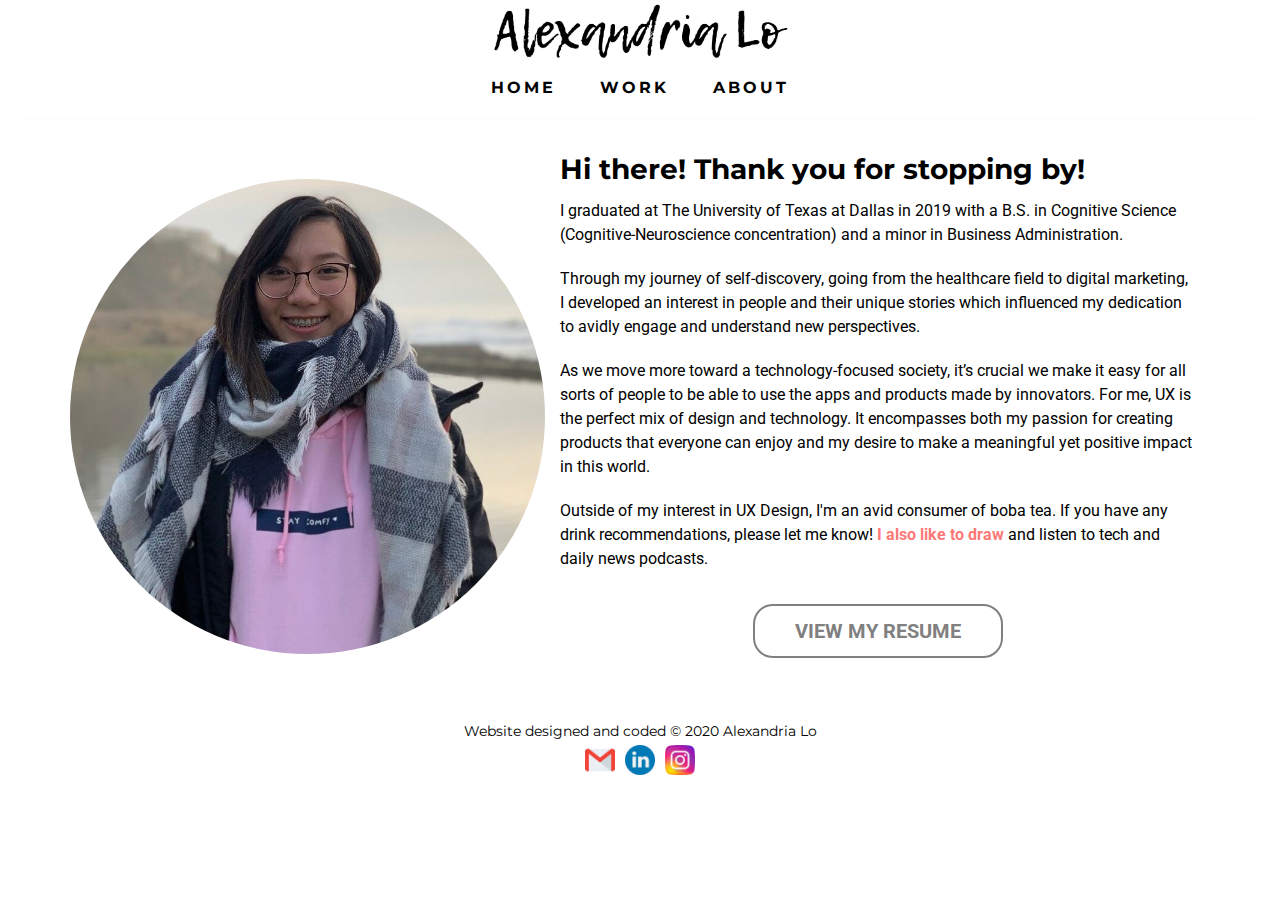
==== about.html @ 12445792 "reduced image sizes" ====
<!doctype html>

<html lang="en">

<head>
    <meta charset="utf-8">
    <meta name="viewport" content="width=device-width, initial-scale=1, minimum-scale=1">

    <title>About Me | Alexandria Lo</title>
    <meta name="description" content="Learn more about me and my journey to becoming a UX Designer.">

    <!--    <link rel="canonical" href="https://alexandrialo.com/about" />-->
    <!-- Jquery for Bootstrap -->
    <script async src="https://ajax.googleapis.com/ajax/libs/jquery/3.3.1/jquery.min.js"></script>

    <link rel="icon" href="images/favicon.ico">

    <link href="https://fonts.googleapis.com/css?family=Roboto|Montserrat:300,400" rel="stylesheet">

    <!-- Global site tag (gtag.js) - Google Analytics -->
    <script src="https://www.googletagmanager.com/gtag/js?id=UA-148686804-1"></script>
    <script>
        window.dataLayer = window.dataLayer || [];

        function gtag() {
            dataLayer.push(arguments);
        }
        gtag('js', new Date());

        gtag('config', 'UA-148686804-1');

    </script>

    <meta http-equiv="X-UA-Compatible" content="IE=edge">
    <!-- BootstrapCDN -->
    <link rel="stylesheet" href="https://stackpath.bootstrapcdn.com/bootstrap/4.4.1/css/bootstrap.min.css" integrity="sha384-Vkoo8x4CGsO3+Hhxv8T/Q5PaXtkKtu6ug5TOeNV6gBiFeWPGFN9MuhOf23Q9Ifjh" crossorigin="anonymous">
    <script async src="https://stackpath.bootstrapcdn.com/bootstrap/4.4.1/js/bootstrap.min.js" integrity="sha384-wfSDF2E50Y2D1uUdj0O3uMBJnjuUD4Ih7YwaYd1iqfktj0Uod8GCExl3Og8ifwB6" crossorigin="anonymous"></script>
    <!-- hamburger menu -->
    <link rel="stylesheet" href="https://cdnjs.cloudflare.com/ajax/libs/font-awesome/4.7.0/css/font-awesome.min.css">
    <link rel="stylesheet" href="stylesheet.css">
</head>

<body>
    <header>
        <a href="index.html" id="home"><img class="logo center" src="images/name.jpg"></a>
    </header>
    <nav class="mynav" id="nav">
        <ul>
            <li id="o"><a href="index.html">Home</a></li>
            <li id="o"><a href="index.html#work">Work</a></li>
            <li id="o"><a href="about.html">About</a></li>
        </ul>
        <!-- hamburger-kun -->
        <a href="javascript:void(0);" class="icon" onclick="myFunction()"><img src="images/arrow.jpg"></a>
    </nav>
    <div class="about container">
        <div class="home-text row">
            <div class="about-img-div col-md-5">
                <img class="about-img" src="images/alexandria-san-francisco.jpeg">
            </div>
            <div class="col-md-7">
                <h3>Hi there! Thank you for stopping by!</h3>
                <p>I graduated at The University of Texas at Dallas in 2019 with a B.S. in Cognitive Science (Cognitive-Neuroscience concentration) and a minor in Business Administration.</p>
                <p>Through my journey of self-discovery, going from the healthcare field to digital marketing, I developed an interest in people and their unique stories which influenced my dedication to avidly engage and understand new perspectives.</p>
                <p>As we move more toward a technology-focused society, it’s crucial we make it easy for all sorts of people to be able to use the apps and products made by innovators. For me, UX is the perfect mix of design and technology. It encompasses both my passion for creating products that everyone can enjoy and my desire to make a meaningful yet positive impact in this world.</p>
                <p>Outside of my interest in UX Design, I'm an avid consumer of boba tea. If you have any drink recommendations, please let me know! <a href="artwork.html">I also like to draw</a> and listen to tech and daily news podcasts.</p>
                <a class="button center" href="images/alo-resume-s20.pdf" role="button">VIEW MY RESUME</a>
            </div>
        </div>
    </div>


    <!-- animate on scroll -->
    <script src="https://unpkg.com/aos@2.3.1/dist/aos.js"></script>
    <script>
        AOS.init({
            disable: function() {
                var maxWidth = 600;
                return window.innerWidth < maxWidth;
            }
        });

    </script>

    <!-- find horizontal scroll -->
    <script>
        var docWidth = document.documentElement.offsetWidth;

        [].forEach.call(
            document.querySelectorAll('*'),
            function(el) {
                if (el.offsetWidth > docWidth) {
                    console.log(el);
                }
            }
        );

    </script>

    <!-- responsive nav -->
    <script>
        function myFunction() {
            var x = document.getElementById("nav");
            if (x.className === "mynav") {
                x.className += " responsive";
            } else {
                x.className = "mynav";
            }
        }

    </script>

    <footer class="footer">
        <div class="footer-text">
            <center>Website designed and coded &copy 2020 Alexandria Lo</center>
            <p><a href="mailto:thanksalox@gmail.com"><img class="socialmedia" src="images/gmail.jpg"></a>
                <a href="https://www.linkedin.com/in/alexandrialo/" target="_blank" rel="noopener noreferrer"><img class="socialmedia" src="images/linkedin.jpg"></a>
                <a href="https://www.instagram.com/aaaliku" target="_blank" rel="noopener noreferrer"><img class="socialmedia" src="images/instagram.jpg"></a></p>
        </div>
    </footer>
</body>

</html>
---- stylesheet.css ----
@-ms-viewport {
    width: device-width;
}

body {
    -ms-overflow-style: scrollbar;
}

*,
*:before,
*:after {
    box-sizing: inherit;
}

body,
html {
    margin: 0px;
    padding: 0px;
    box-sizing: border-box;
}

html {
    height: 100%;
}

html,
body,
div,
span,
applet,
object,
iframe,
h1,
h2,
h3,
h4,
h5,
h6,
p,
blockquote,
pre,
a,
em,
img,
strong,
sub,
sup,
tt,
var,
b,
u,
i,
center,
dl,
dt,
dd,
ol,
ul,
li,
table,
html,
body,
div,
span,
applet,
object,
iframe,
h1,
h2,
h3,
h4,
h5,
h6,
p,
blockquote,
pre,
a,
abbr,
acronym,
address,
big,
cite,
code,
del,
dfn,
em,
img,
ins,
kbd,
q,
s,
samp,
small,
strike,
strong,
sub,
sup,
tt,
var,
b,
u,
i,
center,
dl,
dt,
dd,
ol,
ul,
li,
fieldset,
form,
label,
legend,
table,
caption,
tbody,
tfoot,
thead,
tr,
th,
td,
icle,
aside,
canvas,
details,
embed,
figure,
figcaption,
footer,
header,
hgroup,
menu,
nav,
output,
ruby,
section,
summary,
time,
mark,
audio,
video {
    margin: 0;
    padding: 0;
    border: 0;
    vertical-align: baseline;
}

article,
aside,
details,
figcaption,
figure,
footer,
header,
hgroup,
menu,
nav,
section {
    display: block;
}

/************************* basic html *************************/
h1 {
    font-family: "Montserrat", sans-serif;
    font-display: swap;
    font-size: 40px;
    margin: 0;
    text-align: center;
    margin: 1% 0 2% 0;
    font-weight: 600;
}

h2 {
    font-family: "Montserrat", sans-serif;
    font-display: swap;
    text-transform: uppercase;
    font-size: 33px;
    text-align: center;
    margin: 2% 0 1% 0;
    font-weight: bold;
}

h3 {
    font-family: "Montserrat", sans-serif;
    font-display: swap;
    font-size: 28px;
    text-align: center;
    margin: 1% 0 2% 0;
    font-weight: bold;
}

h4 {
    font-family: "Montserrat", sans-serif;
    font-display: swap;
    font-size: 23px;
    margin: 2% 0 1% 0;
    font-weight: bold;
}

h5 {
    font-family: "Montserrat", sans-serif;
    font-display: swap;
    color: #fc7978;
    font-weight: bold;
    font-size: 19px;
    margin: 1% 0 2% 0;
}

p {
    font-family: "Roboto", sans-serif;
    font-display: swap;
    font-size: 16px;
    padding: 0 0 20px 0;
}

a {
    color: #fc7978;
    font-weight: bold;
}

a:active {
    color: #fc7978;
    text-decoration: underline;
}

hr {
    margin: auto;
    width: 40%;
}

ul,
ol {
    font-family: "Roboto", sans-serif;
    font-display: swap;
    font-size: 16px;
}

/************************* navigation bar *************************/
header {
    height: 10%;
    background-color: white;
    width: 100%;
    position: relative;
    display: flex;
    top: 0px;
    z-index: 1;
    align-items: center;
    justify-content: center;
}

.logo {
    width: 300px;
    height: auto;
}

/************************* desktop config *************************/
@media only screen and (min-width: 601px) {

    nav {
        height: 2%;
        background-color: white;
        width: 100%;
        padding: 0;
        text-align: center;
        margin: 0;
        display: flex;
        top: 0px;
        z-index: 1;
        align-items: center;
        justify-content: center;
        overflow: hidden;
        font-weight: bold;
    }

    nav li,
    nav a {
        display: inline;
        padding: 10px;
        text-decoration: none;
        font-family: "Montserrat", sans-serif;
        font-display: swap;
        color: black;
        text-transform: uppercase;
        letter-spacing: 3px;
        font-weight: bold;
    }

    nav a:hover {
        color: #fc7978;
    }

    html:not([data-scroll='0']) nav {
        position: sticky;
        top: 0px;
        left: 10px;
        right: 10px;
        border: none;
        border-radius: 0;
        margin: 0;
        padding: 15px;
        box-shadow: 0px 10px 20px -10px rgba(211, 218, 227, 0.1);
        outline: none;
    }

}

.mynav .icon {
    display: none;
    width: 20px;
    margin-top: 20px;
    margin-right: 10px;
    background-color: white;

}

/************************* mobile config *************************/
@media only screen and (max-width: 600px) {

    h1 {
        margin-bottom: 5%;
    }

    h2,
    h3,
    h4 {
        text-align: left;
        margin: 5% 0 5% 0;
    }

    .mynav {
        overflow: hidden;
        background-color: white;
        width: 100%;
    }

    .mynav ul {
        margin: 5px;
        padding: 0;
    }

    .mynav li,
    .mynav a {
        display: block;
        text-decoration: none;
        font-family: "Montserrat", sans-serif;
        color: black;
        text-transform: uppercase;
        font-weight: bold;
        margin: 20px;
        font-display: swap;
    }

    /* hide all links except for first (home) */
    .mynav a,
    .mynav li:not(:first-child) {
        display: none;
    }

    /* show links in topnav (.icon) */
    .mynav a.icon,
    .mynav li.icon {
        width: 40px;
        display: block;
        margin: 10px auto;
    }

    html:not([data-scroll='0']) .mynav {
        position: sticky;
        top: 0px;
        border: none;
        border-radius: 0;
        z-index: 1;
        left: 10px;
        right: 10px;
        box-shadow: 0px 10px 20px -10px rgba(211, 218, 227, 0.1);
        outline: none;
    }

    .case-content {
        width: 90vw !important;
    }

    .footer {
        margin-top: 10%;
    }

}

/************************* mobile responsive config *************************/
@media only screen and (max-width: 600px) {

    /* for topnav with JS when clicking the icon */
    .mynav.responsive {}

    .mynav.responsive a.icon,
    .mynav.responsive li.icon {
        position: relative;
        margin-left: auto;
        margin-right: auto;
        bottom: 0;
    }

    /* displays links vertically for mobile */
    .mynav.responsive ul {}

    .mynav.responsive li,
    .mynav.responsive a {
        float: none;
        display: block;
        text-align: center;
    }
}

/************************* home hero *************************/
.hero-image {
    background-color: white;
    /*background: url(images/cloudstars-bg.svg);*/
    /*height: 100vh;*/
    height: 60vh;
    background-size: cover;
    /*
    background-attachment: fixed;
    background-blend-mode: overlay;
    background-position: center;
    background-repeat: no-repeat;
    position: relative;
*/
    padding: 0;
    margin: 0;
    min-width: 100%;
    overflow: hidden;
}

.hero-text {
    align-content: center;
    width: 80%;
    margin: auto;
}

.hero-text h1 {
    color: black;
    text-align: left;
    margin: 8% 0 8px 0;
    padding-top: 5%;
    vertical-align: baseline;
    background: 0 0;
    display: block;
}

.hero-text h4 {
    text-align: left;
    margin: 0 0 8px 0;
    padding: 0;

}

.hero-text p {
    text-align: left;
    margin: 0;
    padding: 0;
}

.home-text {
    color: black;
    position: relative;
    height: 100%;
    margin: auto;
}

.home-text h1 {
    margin-bottom: 4%;
}

.home-text h2 {
    text-align: center;
}

.home-text p {
    width: 100%;
}

/************************* home portfolio *************************/
.portfolio {
    padding: 3%;
    margin: 3%;
    background-color: white;
    background-position: center;
    background-repeat: repeat;
    position: relative;
}

.portfolio-boxes {
    margin: auto;
    width: 100%;
    flex-grow: 1;
}

.center {
    display: block;
    margin-left: auto;
    margin-right: auto;
    text-decoration: none;
}

.container {}

.mywork {
    height: 100%;
    margin-bottom: 50px;
}

.parent {
    display: flex;
    align-items: center;
    justify-content: center;
    flex-direction: column;
}

.col-md-6 parent {
    position: relative;
    min-height: 1px;
    padding: 0;
    margin-bottom: 3%;
}

.button {
    border-radius: 20px;
    text-align: center;
    transition-duration: 0.4s;
    margin: 2% auto;
    width: 250px;
    font-size: 20px;
    padding: 10px 0;
    background-color: white;
    color: gray;
    outline: none;
    /*
    box-shadow: inset 0 -3px #d16463;
    box-shadow: 0 2px 5px 0 rgba(211, 218, 227, 100);
*/
    border: 2px solid gray;
    font-weight: bold;
    text-decoration: none;
}


.button:hover {
    background-color: #fc7978;
    /*
    box-shadow: inset 0 -3px #d16463;
    box-shadow: 0 2px 5px 0 rgba(211, 218, 227, 100);
*/
    border: 2px solid transparent;
    color: white;
    text-decoration: none;
}

/*
.button1:hover {
    background-color: gray;
    border: 2px solid transparent;
    color: white;
    text-decoration: none;
}
*/

img {
    width: 100%;
}

/************************* home art *************************/
.art {
    background-color: white;
    padding: 2%;
    margin: auto;
    max-width: 700px;
}

.art-container {
    background-color: white;
    position: relative;
    align-items: center;
    justify-content: space-between;
}

.row {
    margin: 0;
    padding: 0;
    width: 100%;
}

.column {
    flex: 33.33%;
    padding: 5px;
    margin: 0;
}

/************************* home about *************************/
.about {
    background-color: white;
    /*
    padding: 2%;
    margin: 2%;
    justify-content: left;
*/
    padding: 2em 0 2em 0;
}

.about-img-div {
    padding: 2em 0 0 0;
    width: 100%;
}

.about-img {
    border-radius: 50%;

}


figcaption {
    /*
    padding-top: 10px;
    text-align: center;
    font-family: "Montserrat", sans-serif;
    font-display: swap;
    font-weight: 300;
    font-size: 14px;
    margin-bottom: 3%;
*/
}

/************************* project content *************************/

.summary {
    height: 100%;
    margin: auto;
    padding: 0;
}

.snippet {
    text-align: left;
    height: 100%;
}

.snippet h4 {
    padding-top: 20px;
}

.snippet p {
    padding: 0;
}

.problem {}

.case-content {
    width: 80vw;
    min-width: 310px;
    padding-bottom: 3%;
    margin: 0 auto;
    display: block;
}

.case-content h3 {
    margin-top: 25px;
}

.logo-image {
    margin: 25px auto;
    width: 300px;
    display: block;
}

/* main title */

.background {
    display: block;
}

.content-heading {
    position: relative;
    /*    padding-top: 2em;*/
    /*    top: -4em;*/
    /*    border-radius: 1.2em 1em 0 0;*/
    background: #fff;
    padding-top: 1em;
    margin: 0 auto;
}

.content-heading h1,
.content-heading p {
    text-align: center;
    margin: 0;
    font-weight: bold;
}

.subtitle {
    font-style: italic;
    color: gray;
}

.overview-title {
    font-weight: bold;
    text-transform: uppercase;
}

.content-process {
    margin: 0 0 2% 0;
    position: relative;
}

.content-process h1,
h2,
h3,
h4,
h5 {
    text-align: left;
}

.content-process img {
    display: block;
    margin: 20px auto;
}

.heading-section p {
    text-align: center;
}

summary {
    font-weight: 600;
    border: 2px solid transparent;
    transition-duration: 0.4s;
    margin: 16px auto;
    padding: 16px;
    background-color: white;
    color: gray;
    outline: none;
    font-weight: bold;
    text-decoration: none;
}


summary:hover {
    background-color: #fc7978;
    border: 2px solid transparent;
    color: white;
    text-decoration: none;
}

/************************* unique project content *************************/
.csa {
    background-color: #49b1ed;
    color: white;
    padding: 16px;
}

.csa-font {
    color: #49b1ed;
}

.bobateau {
    background-color: #E2AA87;
    color: white;
    padding: 16px;
}

.bobateau-font {
    color: #E2AA87;
}

.bobasaurus {
    background-color: #7EBDB4;
    color: white;
    padding: 16px;
}

.bobasaurus-font {
    color: #7EBDB4;
}

.aliexpress {
    background-color: #A42116;
    color: white;
    padding: 16px;
}

.aliexpress-font {
    color: #A42116;
}

.stitcher {
    background-color: #522d5b;
    color: white;
    padding: 16px;
}

.stitcher-font {
    color: #522d5b;
}

.statwax {
    background-color: #00b1aa;
    color: white;
    padding: 16px;
}

.statwax-font {
    color: #00b1aa;
}


.goal {
    margin-top: 20px;
    padding: 10px;
}

.csa h3,
.bobateau h3,
.bobasaurus h3,
.aliexpress h3,
.stitcher h3,
.statwax h3 {
    margin-top: .5em !important;
}

/************************* sections *************************/
.section {
    margin: auto;
    text-align: left;
    height: 100%;
    margin-top: 50px;
}

.section h4 {
    text-align: left;
}

.section ol,
.section ul {
    padding: 0 0 20px 50px;
}

.overview {}

.wireframe {
    margin: auto;
}

.in-progress {
    margin: 0 20%;
}

.in-progress h3 {
    padding: 10px;
}

.survey {
    width: 40%;
    float: right;
    margin-left: 10px
}

/************************* footer *************************/
footer {
    position: relative;
    background-color: white;
    color: black;
    text-align: center;
    margin-top: 50px;
}

.footer-text {
    margin-top: 10px;
    text-align: center;
    font-family: "Montserrat", sans-serif;
    font-display: swap;
    position: absolute;
    top: 50%;
    left: 50%;
    transform: translate(-50%, -50%);
    width: 50%;
    font-size: 14px;
}

.socialmedia {
    margin: 3px;
    max-width: 30px;
}

/************************* slideshow *************************/
* {
    box-sizing: border-box
}

body {
    font-family: "Roboto", sans-serif;
    font-display: swap;
    margin: 0
}

/* slideshow container */
.slideshow-container {
    max-width: 1000px;
    position: relative;
    margin: auto;
}

.mySlides {
    display: none;
    margin: auto;
}

/* next & previous buttons */
.prev,
.next {
    cursor: pointer;
    position: absolute;
    top: 50%;
    width: auto;
    padding: 16px;
    margin-top: -22px;
    color: white;
    font-weight: bold;
    font-size: 16px;
    transition: 0.6s ease;
    border-radius: 0 3px 3px 0;
    user-select: none;
}

/* position the "next button" to the right */
.next {
    right: 0;
    border-radius: 3px 0 0 3px;
}

/* on hover, add a black background color with a little bit see-through */
.prev:hover,
.next:hover {
    background-color: rgba(0, 0, 0, 0.8);
}

/* dots */
.dot {
    cursor: pointer;
    height: 15px;
    width: 15px;
    margin: 0 2px;
    background-color: #bbb;
    border-radius: 50%;
    display: inline-block;
    transition: background-color 0.6s ease;
}

.active,
.dot:hover {
    background-color: #717171;
}
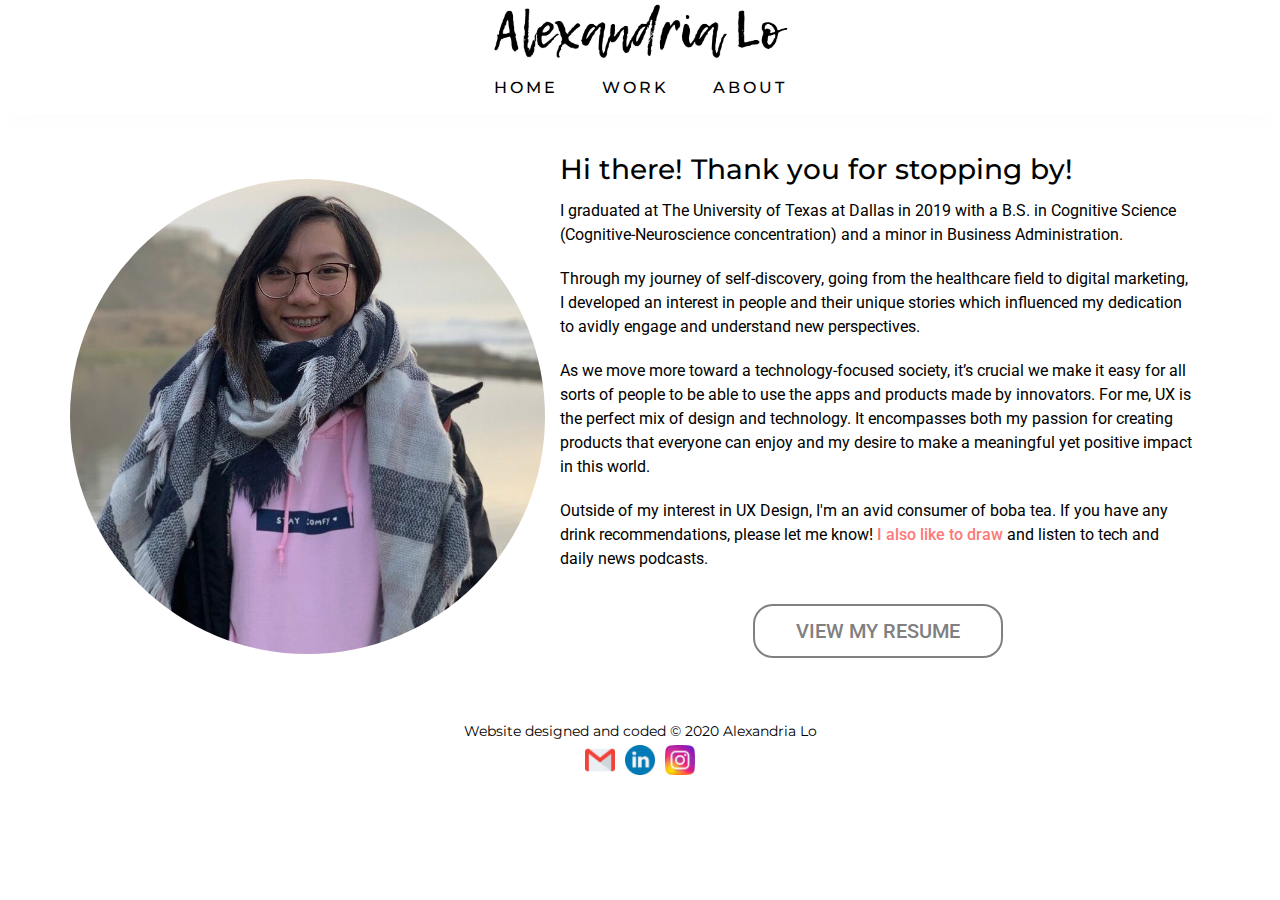
==== commit 1230c1d1: "fixing text display issues" ====
--- a/about.html
+++ b/about.html
@@ -15,7 +15,7 @@
 
     <link rel="icon" href="images/favicon.ico">
 
-    <link href="https://fonts.googleapis.com/css?family=Roboto|Montserrat:300,400" rel="stylesheet">
+    <link href="https://fonts.googleapis.com/css?family=Roboto|Montserrat&display=swap" rel="stylesheet">
 
     <!-- Global site tag (gtag.js) - Google Analytics -->
     <script src="https://www.googletagmanager.com/gtag/js?id=UA-148686804-1"></script>
--- a/stylesheet.css
+++ b/stylesheet.css
@@ -167,7 +167,8 @@
     margin: 0;
     text-align: center;
     margin: 1% 0 2% 0;
-    font-weight: 600;
+    font-weight: 500;
+
 }
 
 h2 {
@@ -177,7 +178,7 @@
     font-size: 33px;
     text-align: center;
     margin: 2% 0 1% 0;
-    font-weight: bold;
+    font-weight: 500;
 }
 
 h3 {
@@ -186,7 +187,7 @@
     font-size: 28px;
     text-align: center;
     margin: 1% 0 2% 0;
-    font-weight: bold;
+    font-weight: 500;
 }
 
 h4 {
@@ -194,14 +195,14 @@
     font-display: swap;
     font-size: 23px;
     margin: 2% 0 1% 0;
-    font-weight: bold;
+    font-weight: 500;
 }
 
 h5 {
     font-family: "Montserrat", sans-serif;
     font-display: swap;
     color: #fc7978;
-    font-weight: bold;
+    font-weight: 500;
     font-size: 19px;
     margin: 1% 0 2% 0;
 }
@@ -215,7 +216,7 @@
 
 a {
     color: #fc7978;
-    font-weight: bold;
+    font-weight: 500;
 }
 
 a:active {
@@ -269,7 +270,7 @@
         align-items: center;
         justify-content: center;
         overflow: hidden;
-        font-weight: bold;
+        font-weight: 500;
     }
 
     nav li,
@@ -282,7 +283,7 @@
         color: black;
         text-transform: uppercase;
         letter-spacing: 3px;
-        font-weight: bold;
+        font-weight: 500;
     }
 
     nav a:hover {
@@ -345,7 +346,7 @@
         font-family: "Montserrat", sans-serif;
         color: black;
         text-transform: uppercase;
-        font-weight: bold;
+        font-weight: 500;
         margin: 20px;
         font-display: swap;
     }
@@ -539,7 +540,7 @@
     box-shadow: 0 2px 5px 0 rgba(211, 218, 227, 100);
 */
     border: 2px solid gray;
-    font-weight: bold;
+    font-weight: 500;
     text-decoration: none;
 }
 
@@ -617,17 +618,7 @@
 }
 
 
-figcaption {
-    /*
-    padding-top: 10px;
-    text-align: center;
-    font-family: "Montserrat", sans-serif;
-    font-display: swap;
-    font-weight: 300;
-    font-size: 14px;
-    margin-bottom: 3%;
-*/
-}
+figcaption {}
 
 /************************* project content *************************/
 
@@ -690,7 +681,7 @@
 .content-heading p {
     text-align: center;
     margin: 0;
-    font-weight: bold;
+    font-weight: 500;
 }
 
 .subtitle {
@@ -699,7 +690,7 @@
 }
 
 .overview-title {
-    font-weight: bold;
+    font-weight: 500;
     text-transform: uppercase;
 }
 
@@ -726,7 +717,7 @@
 }
 
 summary {
-    font-weight: 600;
+    font-weight: 500;
     border: 2px solid transparent;
     transition-duration: 0.4s;
     margin: 16px auto;
@@ -734,7 +725,6 @@
     background-color: white;
     color: gray;
     outline: none;
-    font-weight: bold;
     text-decoration: none;
 }
 
@@ -919,7 +909,7 @@
     padding: 16px;
     margin-top: -22px;
     color: white;
-    font-weight: bold;
+    font-weight: 500;
     font-size: 16px;
     transition: 0.6s ease;
     border-radius: 0 3px 3px 0;
@@ -954,3 +944,61 @@
 .dot:hover {
     background-color: #717171;
 }
+
+/* other work hover */
+
+.block {
+    box-shadow: none;
+    opacity: 1;
+    transition: box-shadow 200ms ease, color 200ms ease;
+    color: transparent;
+    text-decoration: none;
+}
+
+.overlay {
+    transition: .5s ease;
+    opacity: 0;
+    position: absolute;
+    top: 50%;
+    left: 50%;
+    transform: translate(-50%, -50%);
+    -ms-transform: translate(-50%, -50%);
+}
+
+.overlay h3,
+.overlay p {
+    text-align: center;
+    color: black;
+}
+
+.image {
+    opacity: 1;
+    display: block;
+    width: 100%;
+    height: auto;
+    transition: .5s ease;
+    backface-visibility: hidden;
+}
+
+.container:hover .image {
+    opacity: 0.3;
+}
+
+.container:hover .overlay {
+    opacity: 1;
+}
+
+/* back to top */
+.btt {
+    max-width: 100px;
+    z-index: 99;
+    position: fixed;
+    bottom: 30px;
+    right: 10px;
+    opacity: 0.5;
+}
+
+.btt:hover {
+    opacity: 1;
+    transition: .5s ease;
+}
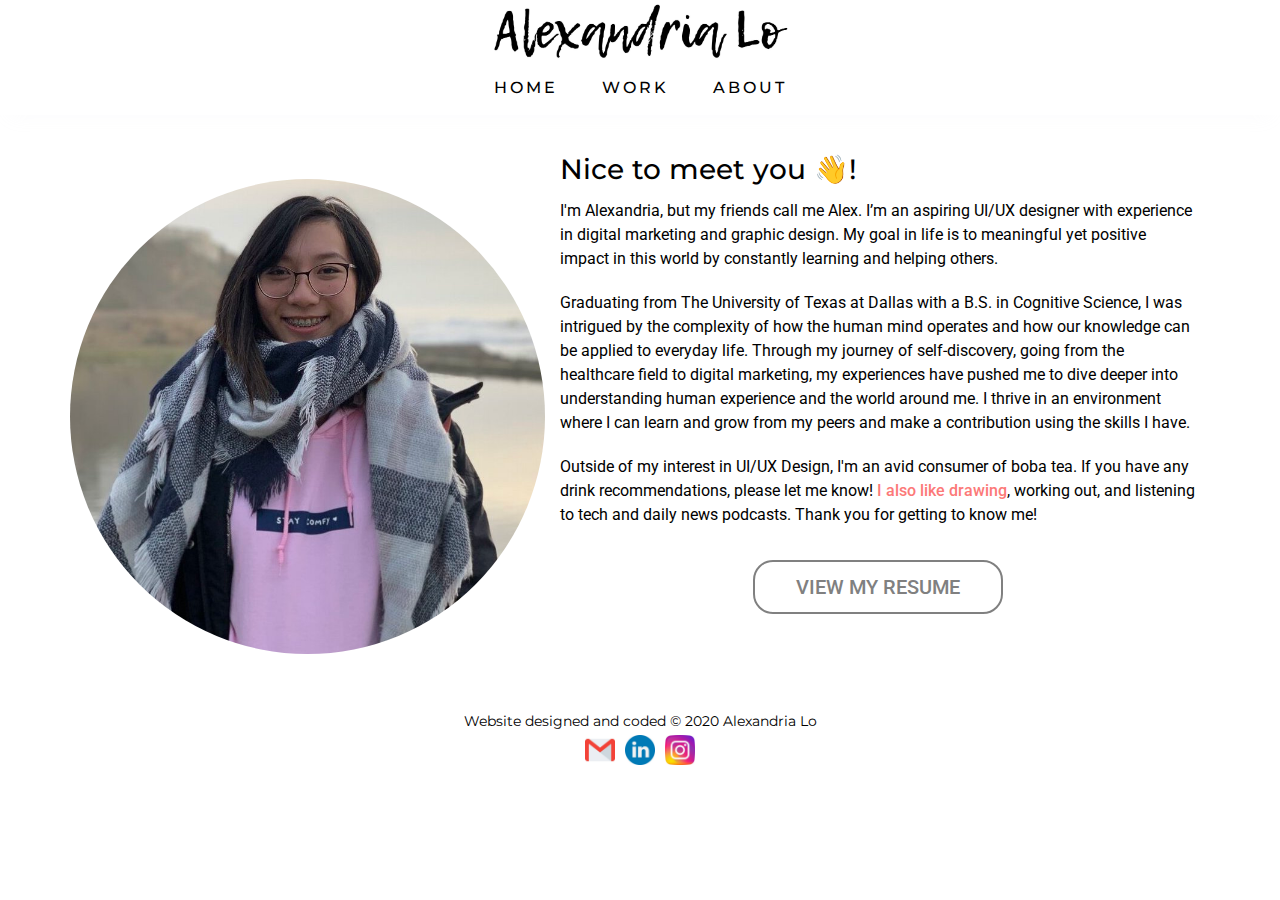
==== commit ac7d3ff0: "Text updates" ====
--- a/about.html
+++ b/about.html
@@ -59,17 +59,14 @@
                 <img class="about-img" src="images/alexandria-san-francisco.jpeg">
             </div>
             <div class="col-md-7">
-                <h3>Hi there! Thank you for stopping by!</h3>
-                <p>I graduated at The University of Texas at Dallas in 2019 with a B.S. in Cognitive Science (Cognitive-Neuroscience concentration) and a minor in Business Administration.</p>
-                <p>Through my journey of self-discovery, going from the healthcare field to digital marketing, I developed an interest in people and their unique stories which influenced my dedication to avidly engage and understand new perspectives.</p>
-                <p>As we move more toward a technology-focused society, it’s crucial we make it easy for all sorts of people to be able to use the apps and products made by innovators. For me, UX is the perfect mix of design and technology. It encompasses both my passion for creating products that everyone can enjoy and my desire to make a meaningful yet positive impact in this world.</p>
-                <p>Outside of my interest in UX Design, I'm an avid consumer of boba tea. If you have any drink recommendations, please let me know! <a href="artwork.html">I also like to draw</a> and listen to tech and daily news podcasts.</p>
+                <h3>Nice to meet you 👋!</h3>
+                <p>I'm Alexandria, but my friends call me Alex. I’m an aspiring UI/UX designer with experience in digital marketing and graphic design. My goal in life is to meaningful yet positive impact in this world by constantly learning and helping others.</p>
+                <p>Graduating from The University of Texas at Dallas with a B.S. in Cognitive Science, I was intrigued by the complexity of how the human mind operates and how our knowledge can be applied to everyday life. Through my journey of self-discovery, going from the healthcare field to digital marketing, my experiences have pushed me to dive deeper into understanding human experience and the world around me. I thrive in an environment where I can learn and grow from my peers and make a contribution using the skills I have.</p>
+                <p>Outside of my interest in UI/UX Design, I'm an avid consumer of boba tea. If you have any drink recommendations, please let me know! <a href="artwork.html">I also like drawing</a>, working out, and listening to tech and daily news podcasts. Thank you for getting to know me!</p>
                 <a class="button center" href="images/alo-resume-s20.pdf" role="button">VIEW MY RESUME</a>
             </div>
         </div>
     </div>
-
-
     <!-- animate on scroll -->
     <script src="https://unpkg.com/aos@2.3.1/dist/aos.js"></script>
     <script>
--- a/stylesheet.css
+++ b/stylesheet.css
@@ -474,6 +474,7 @@
 
 .home-text h2 {
     text-align: center;
+    margin-bottom: 4%;
 }
 
 .home-text p {
@@ -836,10 +837,10 @@
 }
 
 .in-progress {
-    margin: 0 20%;
-}
-
-.in-progress h3 {
+    margin: 0 10%;
+}
+
+.in-progress h4 {
     padding: 10px;
 }
 
@@ -978,13 +979,15 @@
     height: auto;
     transition: .5s ease;
     backface-visibility: hidden;
-}
-
-.container:hover .image {
+    margin: auto;
+    max-width: 400px;
+}
+
+.block:hover .image {
     opacity: 0.3;
 }
 
-.container:hover .overlay {
+.block:hover .overlay {
     opacity: 1;
 }
 
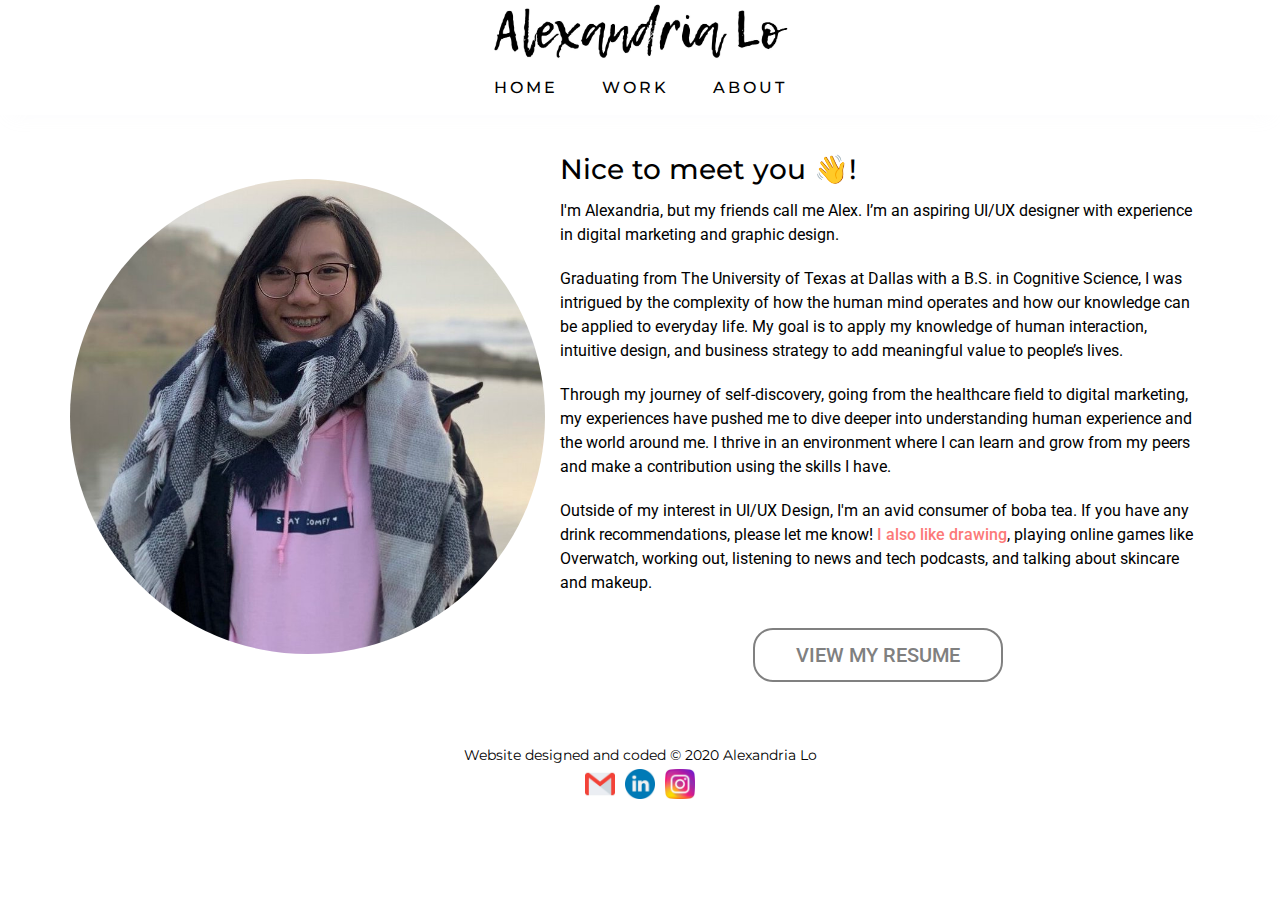
==== commit f628f58c: "updated about and resume" ====
--- a/about.html
+++ b/about.html
@@ -60,9 +60,10 @@
             </div>
             <div class="col-md-7">
                 <h3>Nice to meet you 👋!</h3>
-                <p>I'm Alexandria, but my friends call me Alex. I’m an aspiring UI/UX designer with experience in digital marketing and graphic design. My goal in life is to meaningful yet positive impact in this world by constantly learning and helping others.</p>
-                <p>Graduating from The University of Texas at Dallas with a B.S. in Cognitive Science, I was intrigued by the complexity of how the human mind operates and how our knowledge can be applied to everyday life. Through my journey of self-discovery, going from the healthcare field to digital marketing, my experiences have pushed me to dive deeper into understanding human experience and the world around me. I thrive in an environment where I can learn and grow from my peers and make a contribution using the skills I have.</p>
-                <p>Outside of my interest in UI/UX Design, I'm an avid consumer of boba tea. If you have any drink recommendations, please let me know! <a href="artwork.html">I also like drawing</a>, working out, and listening to tech and daily news podcasts. Thank you for getting to know me!</p>
+                <p>I'm Alexandria, but my friends call me Alex. I’m an aspiring UI/UX designer with experience in digital marketing and graphic design.</p>
+                <p>Graduating from The University of Texas at Dallas with a B.S. in Cognitive Science, I was intrigued by the complexity of how the human mind operates and how our knowledge can be applied to everyday life. My goal is to apply my knowledge of human interaction, intuitive design, and business strategy to add meaningful value to people’s lives.</p>
+                <p>Through my journey of self-discovery, going from the healthcare field to digital marketing, my experiences have pushed me to dive deeper into understanding human experience and the world around me. I thrive in an environment where I can learn and grow from my peers and make a contribution using the skills I have.</p>
+                <p>Outside of my interest in UI/UX Design, I'm an avid consumer of boba tea. If you have any drink recommendations, please let me know! <a href="artwork.html">I also like drawing</a>, playing online games like Overwatch, working out, listening to news and tech podcasts, and talking about skincare and makeup.</p>
                 <a class="button center" href="images/alo-resume-s20.pdf" role="button">VIEW MY RESUME</a>
             </div>
         </div>
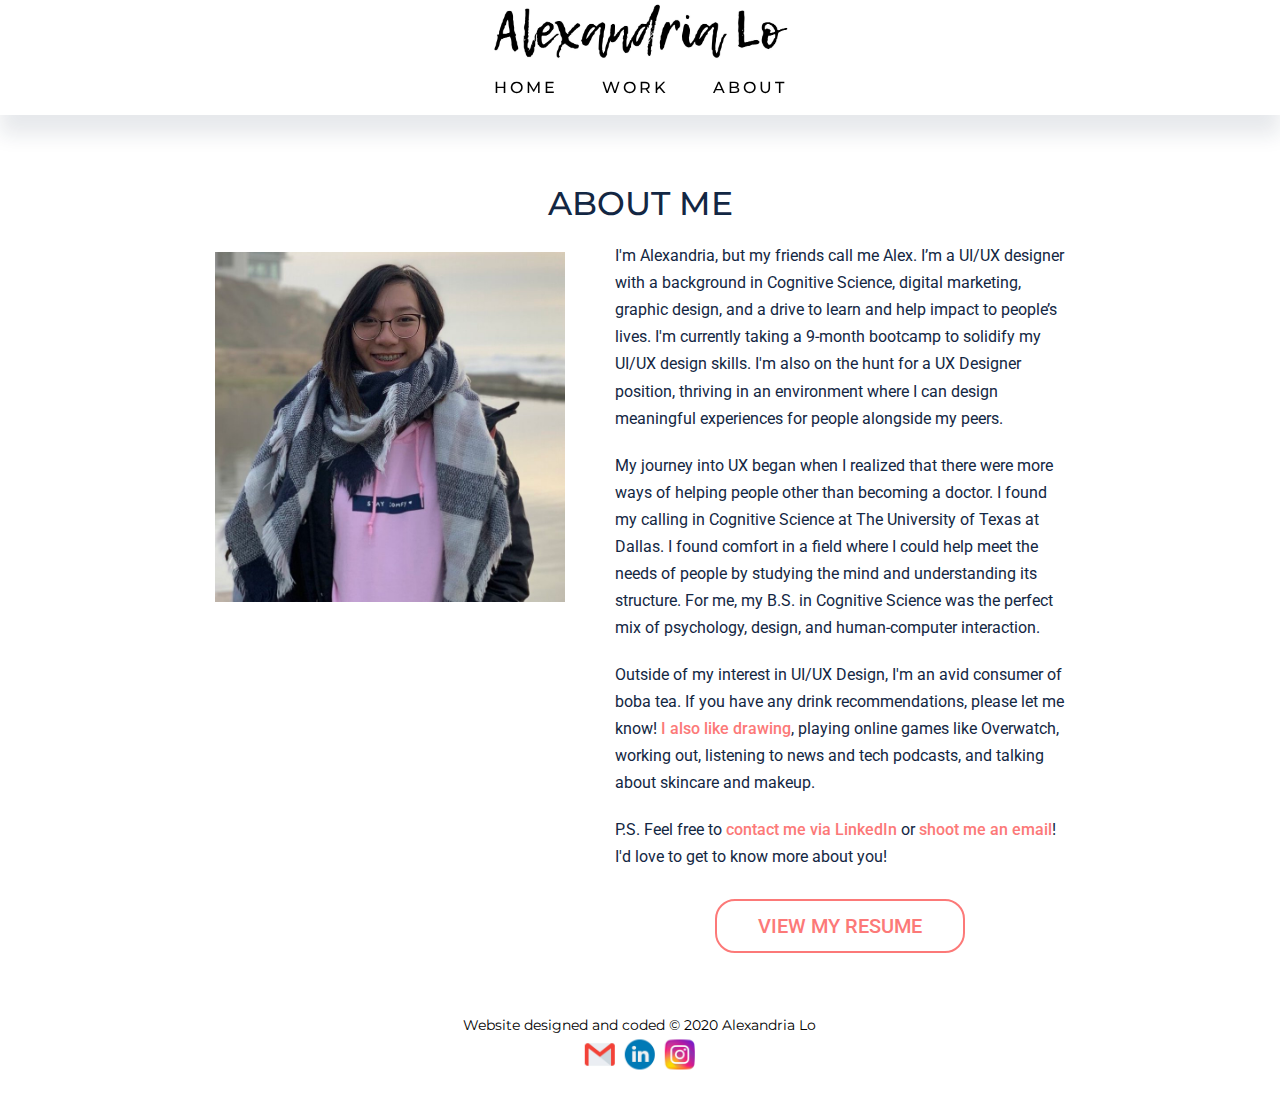
==== commit 79f3e924: "new homepage image" ====
--- a/about.html
+++ b/about.html
@@ -54,16 +54,16 @@
         <a href="javascript:void(0);" class="icon" onclick="myFunction()"><img src="images/arrow.jpg"></a>
     </nav>
     <div class="about container">
-        <div class="home-text row">
-            <div class="about-img-div col-md-5">
+        <h2>About Me</h2>
+        <div class="row">
+            <div class="about-img col-md-6">
                 <img class="about-img" src="images/alexandria-san-francisco.jpeg">
             </div>
-            <div class="col-md-7">
-                <h3>Nice to meet you 👋!</h3>
-                <p>I'm Alexandria, but my friends call me Alex. I’m an aspiring UI/UX designer with experience in digital marketing and graphic design.</p>
-                <p>Graduating from The University of Texas at Dallas with a B.S. in Cognitive Science, I was intrigued by the complexity of how the human mind operates and how our knowledge can be applied to everyday life. My goal is to apply my knowledge of human interaction, intuitive design, and business strategy to add meaningful value to people’s lives.</p>
-                <p>Through my journey of self-discovery, going from the healthcare field to digital marketing, my experiences have pushed me to dive deeper into understanding human experience and the world around me. I thrive in an environment where I can learn and grow from my peers and make a contribution using the skills I have.</p>
+            <div class="about-text col-md-6">
+                <p>I'm Alexandria, but my friends call me Alex. I’m a UI/UX designer with a background in Cognitive Science, digital marketing, graphic design, and a drive to learn and help impact to people’s lives. I'm currently taking a 9-month bootcamp to solidify my UI/UX design skills. I'm also on the hunt for a UX Designer position, thriving in an environment where I can design meaningful experiences for people alongside my peers.</p>
+                <p>My journey into UX began when I realized that there were more ways of helping people other than becoming a doctor. I found my calling in Cognitive Science at The University of Texas at Dallas. I found comfort in a field where I could help meet the needs of people by studying the mind and understanding its structure. For me, my B.S. in Cognitive Science was the perfect mix of psychology, design, and human-computer interaction.</p>
                 <p>Outside of my interest in UI/UX Design, I'm an avid consumer of boba tea. If you have any drink recommendations, please let me know! <a href="artwork.html">I also like drawing</a>, playing online games like Overwatch, working out, listening to news and tech podcasts, and talking about skincare and makeup.</p>
+                <p>P.S. Feel free to <a href="https://www.linkedin.com/in/alexandrialo/" target="_blank" rel="noopener noreferrer">contact me via LinkedIn</a> or <a href="mailto:alexandrialo.css@gmail.com">shoot me an email</a>! I'd love to get to know more about you!</p>
                 <a class="button center" href="images/alo-resume-s20.pdf" role="button">VIEW MY RESUME</a>
             </div>
         </div>
@@ -111,7 +111,7 @@
     <footer class="footer">
         <div class="footer-text">
             <center>Website designed and coded &copy 2020 Alexandria Lo</center>
-            <p><a href="mailto:thanksalox@gmail.com"><img class="socialmedia" src="images/gmail.jpg"></a>
+            <p><a href="mailto:alexandrialo.css@gmail.com"><img class="socialmedia" src="images/gmail.jpg"></a>
                 <a href="https://www.linkedin.com/in/alexandrialo/" target="_blank" rel="noopener noreferrer"><img class="socialmedia" src="images/linkedin.jpg"></a>
                 <a href="https://www.instagram.com/aaaliku" target="_blank" rel="noopener noreferrer"><img class="socialmedia" src="images/instagram.jpg"></a></p>
         </div>
--- a/stylesheet.css
+++ b/stylesheet.css
@@ -168,6 +168,7 @@
     text-align: center;
     margin: 1% 0 2% 0;
     font-weight: 500;
+    color: #132743;
 
 }
 
@@ -179,6 +180,7 @@
     text-align: center;
     margin: 2% 0 1% 0;
     font-weight: 500;
+    color: #132743;
 }
 
 h3 {
@@ -188,6 +190,7 @@
     text-align: center;
     margin: 1% 0 2% 0;
     font-weight: 500;
+    color: #132743;
 }
 
 h4 {
@@ -196,12 +199,13 @@
     font-size: 23px;
     margin: 2% 0 1% 0;
     font-weight: 500;
+    color: #132743;
 }
 
 h5 {
     font-family: "Montserrat", sans-serif;
     font-display: swap;
-    color: #fc7978;
+    color: #1d365c;
     font-weight: 500;
     font-size: 19px;
     margin: 1% 0 2% 0;
@@ -212,6 +216,8 @@
     font-display: swap;
     font-size: 16px;
     padding: 0 0 20px 0;
+    line-height: 1.69;
+    color: #132743;
 }
 
 a {
@@ -299,7 +305,7 @@
         border-radius: 0;
         margin: 0;
         padding: 15px;
-        box-shadow: 0px 10px 20px -10px rgba(211, 218, 227, 0.1);
+        box-shadow: 0px 20px 20px 0px rgba(19, 39, 67, .1);
         outline: none;
     }
 
@@ -373,7 +379,8 @@
         z-index: 1;
         left: 10px;
         right: 10px;
-        box-shadow: 0px 10px 20px -10px rgba(211, 218, 227, 0.1);
+        box-shadow: 0px 20px 20px 0px rgba(19, 39, 67, .1);
+        ;
         outline: none;
     }
 
@@ -413,25 +420,35 @@
 }
 
 /************************* home hero *************************/
-.hero-image {
+.hero {
     background-color: white;
-    /*background: url(images/cloudstars-bg.svg);*/
-    /*height: 100vh;*/
-    height: 60vh;
+    height: 500px;
     background-size: cover;
-    /*
-    background-attachment: fixed;
-    background-blend-mode: overlay;
-    background-position: center;
-    background-repeat: no-repeat;
-    position: relative;
-*/
     padding: 0;
     margin: 0;
     min-width: 100%;
     overflow: hidden;
 }
 
+.hero-image {
+    display: block;
+    width: 300px;
+    max-width: 35%;
+    margin: 8% auto 10px;
+    object-fit: fill;
+}
+
+/*
+.parallax {
+    background-color: white;
+    height: 500px;
+    background-attachment: fixed;
+    background-position: center;
+    background-repeat: no-repeat;
+    background-size: cover;
+}
+*/
+
 .hero-text {
     align-content: center;
     width: 80%;
@@ -440,24 +457,18 @@
 
 .hero-text h1 {
     color: black;
-    text-align: left;
-    margin: 8% 0 8px 0;
-    padding-top: 5%;
+    text-align: center;
     vertical-align: baseline;
-    background: 0 0;
     display: block;
 }
 
-.hero-text h4 {
-    text-align: left;
-    margin: 0 0 8px 0;
+.subtext {
+    text-align: center;
+    margin-top: 2%;
     padding: 0;
-
-}
-
-.hero-text p {
-    text-align: left;
-    margin: 0;
+}
+
+.subtext p {
     padding: 0;
 }
 
@@ -533,57 +544,28 @@
     width: 250px;
     font-size: 20px;
     padding: 10px 0;
-    background-color: white;
-    color: gray;
-    outline: none;
-    /*
-    box-shadow: inset 0 -3px #d16463;
-    box-shadow: 0 2px 5px 0 rgba(211, 218, 227, 100);
-*/
-    border: 2px solid gray;
     font-weight: 500;
     text-decoration: none;
+    background-color: white;
+    border: 2px solid #fc7978;
+    color: #fc7978;
+    text-decoration: none;
 }
 
 
 .button:hover {
+    color: white;
     background-color: #fc7978;
-    /*
-    box-shadow: inset 0 -3px #d16463;
-    box-shadow: 0 2px 5px 0 rgba(211, 218, 227, 100);
-*/
+    outline: none;
     border: 2px solid transparent;
-    color: white;
     text-decoration: none;
 }
-
-/*
-.button1:hover {
-    background-color: gray;
-    border: 2px solid transparent;
-    color: white;
-    text-decoration: none;
-}
-*/
 
 img {
     width: 100%;
 }
 
-/************************* home art *************************/
-.art {
-    background-color: white;
-    padding: 2%;
-    margin: auto;
-    max-width: 700px;
-}
-
-.art-container {
-    background-color: white;
-    position: relative;
-    align-items: center;
-    justify-content: space-between;
-}
+/************************* art *************************/
 
 .row {
     margin: 0;
@@ -593,29 +575,36 @@
 
 .column {
     flex: 33.33%;
-    padding: 5px;
+    padding: 5px 10px;
     margin: 0;
 }
 
-/************************* home about *************************/
-.about {
+/************************* about *************************/
+.about,
+.art {
     background-color: white;
-    /*
-    padding: 2%;
-    margin: 2%;
-    justify-content: left;
-*/
-    padding: 2em 0 2em 0;
-}
-
-.about-img-div {
-    padding: 2em 0 0 0;
-    width: 100%;
+    padding: 2% 0;
+    margin: 2% auto;
+    max-width: 900px;
+}
+
+.about h2,
+.art h2 {
+    text-align: center;
 }
 
 .about-img {
-    border-radius: 50%;
-
+    height: 100%;
+    max-width: 350px;
+    /*    border-radius: 50%;*/
+    margin: 10px auto;
+    padding: 0;
+}
+
+.about-text {
+    padding: 0;
+    margin: 10px auto;
+    max-width: 90%;
 }
 
 
@@ -769,13 +758,13 @@
 }
 
 .aliexpress {
-    background-color: #A42116;
+    background-color: #f1a033;
     color: white;
     padding: 16px;
 }
 
 .aliexpress-font {
-    color: #A42116;
+    color: #f1a033;
 }
 
 .stitcher {
@@ -802,6 +791,10 @@
 .goal {
     margin-top: 20px;
     padding: 10px;
+}
+
+.goal p {
+    color: #eef5ff;
 }
 
 .csa h3,
@@ -811,6 +804,7 @@
 .stitcher h3,
 .statwax h3 {
     margin-top: .5em !important;
+    color: #eef5ff;
 }
 
 /************************* sections *************************/
@@ -852,11 +846,22 @@
 
 /************************* footer *************************/
 footer {
+
     position: relative;
     background-color: white;
     color: black;
     text-align: center;
     margin-top: 50px;
+
+    /*
+    position: fixed;
+   left: 0;
+   bottom: 0;
+   width: 100%;
+   background-color: red;
+   color: white;
+   text-align: center;
+*/
 }
 
 .footer-text {
@@ -868,7 +873,7 @@
     top: 50%;
     left: 50%;
     transform: translate(-50%, -50%);
-    width: 50%;
+    width: 98%;
     font-size: 14px;
 }
 
@@ -938,7 +943,7 @@
     background-color: #bbb;
     border-radius: 50%;
     display: inline-block;
-    transition: background-color 0.6s ease;
+    transition: 0.6s ease;
 }
 
 .active,
@@ -951,7 +956,7 @@
 .block {
     box-shadow: none;
     opacity: 1;
-    transition: box-shadow 200ms ease, color 200ms ease;
+    transition: 200ms ease, color 200ms ease;
     color: transparent;
     text-decoration: none;
 }
@@ -969,7 +974,7 @@
 .overlay h3,
 .overlay p {
     text-align: center;
-    color: black;
+    color: #1e365c;
 }
 
 .image {
@@ -984,11 +989,12 @@
 }
 
 .block:hover .image {
-    opacity: 0.3;
+    opacity: 0.2;
 }
 
 .block:hover .overlay {
     opacity: 1;
+
 }
 
 /* back to top */
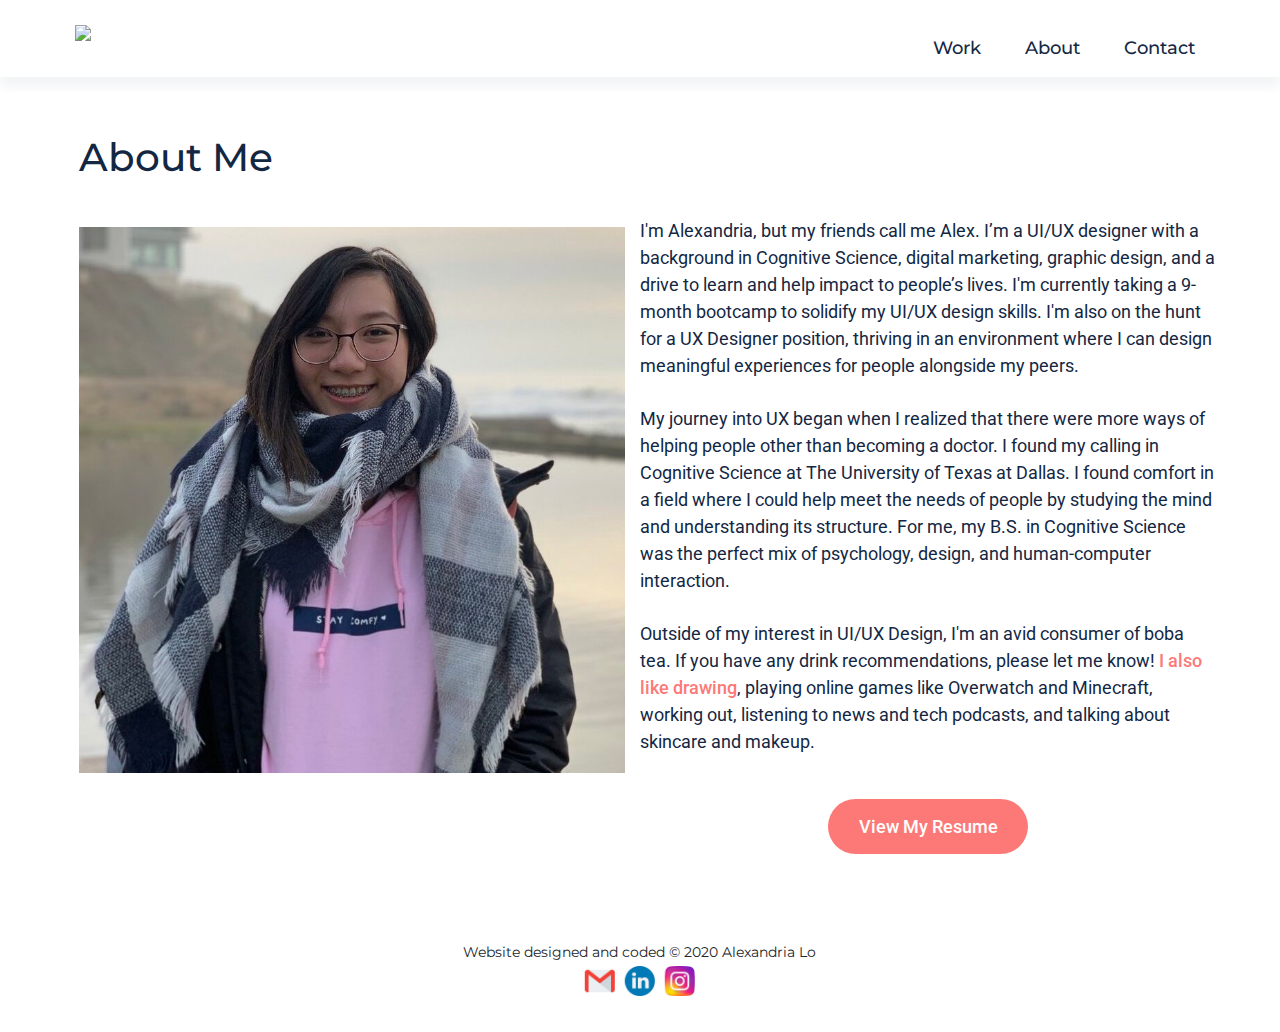
==== commit d5a30ad7: "adjusted homepage padding" ====
--- a/about.html
+++ b/about.html
@@ -41,20 +41,20 @@
 </head>
 
 <body>
-    <header>
-        <a href="index.html" id="home"><img class="logo center" src="images/name.jpg"></a>
-    </header>
-    <nav class="mynav" id="nav">
-        <ul>
-            <li id="o"><a href="index.html">Home</a></li>
-            <li id="o"><a href="index.html#work">Work</a></li>
-            <li id="o"><a href="about.html">About</a></li>
-        </ul>
-        <!-- hamburger-kun -->
-        <a href="javascript:void(0);" class="icon" onclick="myFunction()"><img src="images/arrow.jpg"></a>
+    <nav id="nav">
+        <div class="menu">
+            <a href="index.html"><img class="logo" src="images/name-1.png"></a>
+            <ul id="nav">
+                <li id="o"><a href="index.html#work">Work</a></li>
+                <li id="o"><a href="about.html">About</a></li>
+                <li id="o"><a href="contact.html">Contact</a></li>
+            </ul>
+            <!-- hamburger-kun -->
+            <a href="javascript:void(0);" class="icon" onclick="myFunction()"><img src="images/arrow.jpg"></a>
+        </div>
     </nav>
-    <div class="about container">
-        <h2>About Me</h2>
+    <div class="about container-fluid">
+        <h2 class="home-text">About Me</h2>
         <div class="row">
             <div class="about-img col-md-6">
                 <img class="about-img" src="images/alexandria-san-francisco.jpeg">
@@ -62,9 +62,8 @@
             <div class="about-text col-md-6">
                 <p>I'm Alexandria, but my friends call me Alex. I’m a UI/UX designer with a background in Cognitive Science, digital marketing, graphic design, and a drive to learn and help impact to people’s lives. I'm currently taking a 9-month bootcamp to solidify my UI/UX design skills. I'm also on the hunt for a UX Designer position, thriving in an environment where I can design meaningful experiences for people alongside my peers.</p>
                 <p>My journey into UX began when I realized that there were more ways of helping people other than becoming a doctor. I found my calling in Cognitive Science at The University of Texas at Dallas. I found comfort in a field where I could help meet the needs of people by studying the mind and understanding its structure. For me, my B.S. in Cognitive Science was the perfect mix of psychology, design, and human-computer interaction.</p>
-                <p>Outside of my interest in UI/UX Design, I'm an avid consumer of boba tea. If you have any drink recommendations, please let me know! <a href="artwork.html">I also like drawing</a>, playing online games like Overwatch, working out, listening to news and tech podcasts, and talking about skincare and makeup.</p>
-                <p>P.S. Feel free to <a href="https://www.linkedin.com/in/alexandrialo/" target="_blank" rel="noopener noreferrer">contact me via LinkedIn</a> or <a href="mailto:alexandrialo.css@gmail.com">shoot me an email</a>! I'd love to get to know more about you!</p>
-                <a class="button center" href="images/alo-resume-s20.pdf" role="button">VIEW MY RESUME</a>
+                <p>Outside of my interest in UI/UX Design, I'm an avid consumer of boba tea. If you have any drink recommendations, please let me know! <a href="artwork.html">I also like drawing</a>, playing online games like Overwatch and Minecraft, working out, listening to news and tech podcasts, and talking about skincare and makeup.</p>
+                <a class="button center" href="images/alo-resume-s20.pdf" role="button">View My Resume</a>
             </div>
         </div>
     </div>
--- a/stylesheet.css
+++ b/stylesheet.css
@@ -163,10 +163,11 @@
 h1 {
     font-family: "Montserrat", sans-serif;
     font-display: swap;
-    font-size: 40px;
+    font-size: 48.83px;
+    line-height: 73.245px;
     margin: 0;
-    text-align: center;
-    margin: 1% 0 2% 0;
+    text-align: left;
+    margin-top: 2%;
     font-weight: 500;
     color: #132743;
 
@@ -175,10 +176,10 @@
 h2 {
     font-family: "Montserrat", sans-serif;
     font-display: swap;
-    text-transform: uppercase;
-    font-size: 33px;
-    text-align: center;
-    margin: 2% 0 1% 0;
+    font-size: 39.06px;
+    line-height: 58.59px;
+    text-align: left;
+    margin: 2% 0;
     font-weight: 500;
     color: #132743;
 }
@@ -186,9 +187,10 @@
 h3 {
     font-family: "Montserrat", sans-serif;
     font-display: swap;
-    font-size: 28px;
-    text-align: center;
-    margin: 1% 0 2% 0;
+    font-size: 31.25px;
+    line-height: 46.875px;
+    text-align: left;
+    margin: 2% 0;
     font-weight: 500;
     color: #132743;
 }
@@ -196,8 +198,9 @@
 h4 {
     font-family: "Montserrat", sans-serif;
     font-display: swap;
-    font-size: 23px;
-    margin: 2% 0 1% 0;
+    font-size: 25px;
+    line-height: 37.5px;
+    margin: 2% 0;
     font-weight: 500;
     color: #132743;
 }
@@ -207,16 +210,17 @@
     font-display: swap;
     color: #1d365c;
     font-weight: 500;
-    font-size: 19px;
-    margin: 1% 0 2% 0;
+    font-size: 20px;
+    line-height: 30px;
+    margin: 2% auto;
 }
 
 p {
     font-family: "Roboto", sans-serif;
     font-display: swap;
-    font-size: 16px;
-    padding: 0 0 20px 0;
-    line-height: 1.69;
+    font-size: 18px;
+    padding: 0 0 26px 0;
+    line-height: 27px;
     color: #132743;
 }
 
@@ -225,9 +229,10 @@
     font-weight: 500;
 }
 
-a:active {
-    color: #fc7978;
-    text-decoration: underline;
+
+a:hover {
+    color: #1E365C;
+    text-decoration: none;
 }
 
 hr {
@@ -239,10 +244,13 @@
 ol {
     font-family: "Roboto", sans-serif;
     font-display: swap;
-    font-size: 16px;
+    font-size: 18px;
+    line-height: 27px;
+    color: #132743;
 }
 
 /************************* navigation bar *************************/
+/*
 header {
     height: 10%;
     background-color: white;
@@ -254,46 +262,61 @@
     align-items: center;
     justify-content: center;
 }
+*/
 
 .logo {
-    width: 300px;
-    height: auto;
+    width: 175px;
+    float: left;
+    position: relative;
+    margin-right: 50px;
 }
 
 /************************* desktop config *************************/
 @media only screen and (min-width: 601px) {
 
+    /*
+    header {
+        position: fixed;
+        margin: 10px 15px 15px 10px;
+        left: 0;
+        display: inline;
+    }
+*/
+
     nav {
+        overflow: hidden;
         height: 2%;
         background-color: white;
         width: 100%;
-        padding: 0;
-        text-align: center;
-        margin: 0;
         display: flex;
         top: 0px;
         z-index: 1;
-        align-items: center;
-        justify-content: center;
-        overflow: hidden;
-        font-weight: 500;
+        text-decoration: none;
+    }
+
+    nav ul {
+        float: right;
+        list-style-type: none;
+        display: block;
+        margin: 0;
+        padding: 0;
     }
 
     nav li,
     nav a {
-        display: inline;
-        padding: 10px;
+        display: inline-block;
+        padding: 10px 10px 0 10px;
         text-decoration: none;
         font-family: "Montserrat", sans-serif;
         font-display: swap;
-        color: black;
-        text-transform: uppercase;
-        letter-spacing: 3px;
+        color: #132743;
+        text-transform: capitalize;
         font-weight: 500;
     }
 
     nav a:hover {
         color: #fc7978;
+        text-decoration: none;
     }
 
     html:not([data-scroll='0']) nav {
@@ -305,73 +328,74 @@
         border-radius: 0;
         margin: 0;
         padding: 15px;
-        box-shadow: 0px 20px 20px 0px rgba(19, 39, 67, .1);
+        box-shadow: 0px 10px 10px 0px rgba(19, 39, 67, .05);
         outline: none;
     }
 
-}
-
-.mynav .icon {
+    .menu {
+        display: flex;
+        flex-basis: auto;
+        flex-grow: 1;
+        flex-shrink: 1;
+        justify-content: space-between;
+        background: white;
+        margin: 0 50px;
+    }
+}
+
+nav .icon {
     display: none;
     width: 20px;
     margin-top: 20px;
     margin-right: 10px;
     background-color: white;
-
 }
 
 /************************* mobile config *************************/
 @media only screen and (max-width: 600px) {
 
-    h1 {
-        margin-bottom: 5%;
-    }
-
-    h2,
-    h3,
-    h4 {
-        text-align: left;
-        margin: 5% 0 5% 0;
-    }
-
-    .mynav {
+    .logo {
+        width: 200px;
+        float: none;
+        margin: auto;
+        /*        position: relative;*/
+    }
+
+    nav {
         overflow: hidden;
         background-color: white;
         width: 100%;
     }
 
-    .mynav ul {
-        margin: 5px;
-        padding: 0;
-    }
-
-    .mynav li,
-    .mynav a {
-        display: block;
+    nav ul {}
+
+    nav li,
+    nav a {
+        display: inline-block;
+        padding: 5px;
         text-decoration: none;
         font-family: "Montserrat", sans-serif;
-        color: black;
+        font-display: swap;
+        color: #132743;
         text-transform: uppercase;
         font-weight: 500;
-        margin: 20px;
-        font-display: swap;
     }
 
     /* hide all links except for first (home) */
-    .mynav a,
-    .mynav li:not(:first-child) {
+    nav a,
+    nav li:not(:first-child) {
         display: none;
     }
 
     /* show links in topnav (.icon) */
-    .mynav a.icon,
-    .mynav li.icon {
+    nav a.icon,
+    nav li.icon {
         width: 40px;
         display: block;
-        margin: 10px auto;
-    }
-
-    html:not([data-scroll='0']) .mynav {
+        margin: auto;
+    }
+
+    html:not([data-scroll='0']) nav {
         position: sticky;
         top: 0px;
         border: none;
@@ -379,8 +403,7 @@
         z-index: 1;
         left: 10px;
         right: 10px;
-        box-shadow: 0px 20px 20px 0px rgba(19, 39, 67, .1);
-        ;
+        box-shadow: 0px 10px 10px 0px rgba(19, 39, 67, .05);
         outline: none;
     }
 
@@ -398,10 +421,10 @@
 @media only screen and (max-width: 600px) {
 
     /* for topnav with JS when clicking the icon */
-    .mynav.responsive {}
-
-    .mynav.responsive a.icon,
-    .mynav.responsive li.icon {
+    nav.responsive {}
+
+    nav.responsive a.icon,
+    nav.responsive li.icon {
         position: relative;
         margin-left: auto;
         margin-right: auto;
@@ -409,10 +432,16 @@
     }
 
     /* displays links vertically for mobile */
-    .mynav.responsive ul {}
-
-    .mynav.responsive li,
-    .mynav.responsive a {
+    nav.responsive ul {}
+
+    nav.responsive li,
+    nav.responsive a {
+        font-family: "Montserrat", sans-serif;
+        font-display: swap;
+        color: #132743;
+        text-transform: capitalize;
+        font-weight: 500;
+        text-decoration: none;
         float: none;
         display: block;
         text-align: center;
@@ -422,20 +451,18 @@
 /************************* home hero *************************/
 .hero {
     background-color: white;
-    height: 500px;
-    background-size: cover;
-    padding: 0;
-    margin: 0;
-    min-width: 100%;
     overflow: hidden;
-}
+    padding: 10px;
+}
+
 
 .hero-image {
     display: block;
-    width: 300px;
-    max-width: 35%;
-    margin: 8% auto 10px;
     object-fit: fill;
+    border-radius: 50%;
+    margin-top: 2em;
+    padding: 0 10%;
+    max-width: 500px;
 }
 
 /*
@@ -450,42 +477,31 @@
 */
 
 .hero-text {
-    align-content: center;
-    width: 80%;
-    margin: auto;
+    display: block;
+    margin-top: 15%;
+    padding: 0 10%;
 }
 
 .hero-text h1 {
-    color: black;
-    text-align: center;
     vertical-align: baseline;
     display: block;
 }
 
 .subtext {
-    text-align: center;
     margin-top: 2%;
     padding: 0;
 }
 
 .subtext p {
-    padding: 0;
+    padding: 10px 0 0 0;
 }
 
 .home-text {
-    color: black;
     position: relative;
     height: 100%;
     margin: auto;
-}
-
-.home-text h1 {
-    margin-bottom: 4%;
-}
-
-.home-text h2 {
-    text-align: center;
-    margin-bottom: 4%;
+    text-align: left;
+    padding: 0 15px;
 }
 
 .home-text p {
@@ -493,19 +509,19 @@
 }
 
 /************************* home portfolio *************************/
-.portfolio {
-    padding: 3%;
-    margin: 3%;
+.portfolio,
+.about,
+.art,
+.contact {
     background-color: white;
-    background-position: center;
-    background-repeat: repeat;
-    position: relative;
+    padding: 2% 0;
+    margin: 2% auto;
+    max-width: 90%;
 }
 
 .portfolio-boxes {
-    margin: auto;
-    width: 100%;
     flex-grow: 1;
+    margin: 20px 0;
 }
 
 .center {
@@ -515,61 +531,83 @@
     text-decoration: none;
 }
 
-.container {}
 
 .mywork {
     height: 100%;
-    margin-bottom: 50px;
+    margin: auto;
+}
+
+.mywork p {
+    padding: 10px 0 0 0;
 }
 
 .parent {
     display: flex;
+    /*
     align-items: center;
     justify-content: center;
+*/
     flex-direction: column;
 }
 
-.col-md-6 parent {
-    position: relative;
-    min-height: 1px;
-    padding: 0;
-    margin-bottom: 3%;
-}
-
 .button {
-    border-radius: 20px;
+    border-radius: 100px;
+    font-family: "Roboto", sans-serif;
     text-align: center;
     transition-duration: 0.4s;
-    margin: 2% auto;
-    width: 250px;
-    font-size: 20px;
-    padding: 10px 0;
+    margin: 1em auto;
+    width: 200px;
+    font-size: 18px;
+    padding: 12px;
     font-weight: 500;
     text-decoration: none;
+    background-color: #fc7978;
+    border: 2px solid transparent;
+    color: white;
+}
+
+
+.button:hover {
     background-color: white;
     border: 2px solid #fc7978;
+    outline: none;
     color: #fc7978;
     text-decoration: none;
 }
 
-
-.button:hover {
+.button-cs {
+    border-radius: 100px;
+    font-family: "Roboto", sans-serif;
+    text-align: center;
+    transition-duration: 0.4s;
+    margin: 1em 0;
+    width: 200px;
+    font-size: 18px;
+    padding: 12px;
+    font-weight: 500;
+    text-decoration: none;
     color: white;
-    background-color: #fc7978;
+    background-color: gray;
     outline: none;
     border: 2px solid transparent;
+}
+
+.button-cs:hover {
+    background-color: white;
+    border: 2px solid gray;
+    color: gray;
     text-decoration: none;
 }
 
 img {
-    width: 100%;
+    max-width: 100%;
 }
 
 /************************* art *************************/
 
 .row {
-    margin: 0;
-    padding: 0;
+    margin: 20px auto;
+    /*    padding: auto;*/
     width: 100%;
 }
 
@@ -580,25 +618,10 @@
 }
 
 /************************* about *************************/
-.about,
-.art {
-    background-color: white;
-    padding: 2% 0;
-    margin: 2% auto;
-    max-width: 900px;
-}
-
-.about h2,
-.art h2 {
-    text-align: center;
-}
-
 .about-img {
-    height: 100%;
-    max-width: 350px;
+    /*    max-width: 350px;*/
     /*    border-radius: 50%;*/
     margin: 10px auto;
-    padding: 0;
 }
 
 .about-text {
@@ -621,6 +644,7 @@
 .snippet {
     text-align: left;
     height: 100%;
+    padding-left: 20px;
 }
 
 .snippet h4 {
@@ -634,23 +658,13 @@
 .problem {}
 
 .case-content {
-    width: 80vw;
+    width: 90vw;
     min-width: 310px;
     padding-bottom: 3%;
     margin: 0 auto;
     display: block;
 }
 
-.case-content h3 {
-    margin-top: 25px;
-}
-
-.logo-image {
-    margin: 25px auto;
-    width: 300px;
-    display: block;
-}
-
 /* main title */
 
 .background {
@@ -659,19 +673,7 @@
 
 .content-heading {
     position: relative;
-    /*    padding-top: 2em;*/
-    /*    top: -4em;*/
-    /*    border-radius: 1.2em 1em 0 0;*/
-    background: #fff;
     padding-top: 1em;
-    margin: 0 auto;
-}
-
-.content-heading h1,
-.content-heading p {
-    text-align: center;
-    margin: 0;
-    font-weight: 500;
 }
 
 .subtitle {
@@ -681,20 +683,11 @@
 
 .overview-title {
     font-weight: 500;
-    text-transform: uppercase;
+    text-transform: capitalize;
 }
 
 .content-process {
-    margin: 0 0 2% 0;
     position: relative;
-}
-
-.content-process h1,
-h2,
-h3,
-h4,
-h5 {
-    text-align: left;
 }
 
 .content-process img {
@@ -706,113 +699,80 @@
     text-align: center;
 }
 
-summary {
-    font-weight: 500;
-    border: 2px solid transparent;
-    transition-duration: 0.4s;
-    margin: 16px auto;
-    padding: 16px;
-    background-color: white;
-    color: gray;
-    outline: none;
-    text-decoration: none;
-}
-
-
-summary:hover {
-    background-color: #fc7978;
-    border: 2px solid transparent;
-    color: white;
-    text-decoration: none;
-}
+summary {}
 
 /************************* unique project content *************************/
 .csa {
-    background-color: #49b1ed;
+    background-color: #49bfed;
     color: white;
-    padding: 16px;
+    padding: 30px;
+    border-radius: 8px;
 }
 
 .csa-font {
-    color: #49b1ed;
+    color: #49bfed;
 }
 
 .bobateau {
     background-color: #E2AA87;
     color: white;
-    padding: 16px;
+    padding: 30px;
+    border-radius: 8px;
 }
 
 .bobateau-font {
     color: #E2AA87;
 }
 
-.bobasaurus {
-    background-color: #7EBDB4;
-    color: white;
-    padding: 16px;
+.bobasaurus,
+.bobasaurus ul {
+    background-color: skyblue;
+    color: #132743;
+    padding: 30px;
+    border-radius: 8px;
 }
 
 .bobasaurus-font {
-    color: #7EBDB4;
+    color: skyblue;
 }
 
 .aliexpress {
-    background-color: #f1a033;
-    color: white;
-    padding: 16px;
+    background-color: #f4b663;
+    padding: 30px;
+    border-radius: 8px;
 }
 
 .aliexpress-font {
-    color: #f1a033;
-}
-
-.stitcher {
-    background-color: #522d5b;
-    color: white;
-    padding: 16px;
-}
-
-.stitcher-font {
-    color: #522d5b;
+    color: #f4b663;
 }
 
 .statwax {
     background-color: #00b1aa;
     color: white;
-    padding: 16px;
+    padding: 30px;
+    border-radius: 8px;
 }
 
 .statwax-font {
     color: #00b1aa;
 }
 
-
 .goal {
-    margin-top: 20px;
-    padding: 10px;
-}
-
+    padding: 30px;
+    border-radius: 8px;
+}
+
+/*
 .goal p {
     color: #eef5ff;
 }
-
-.csa h3,
-.bobateau h3,
-.bobasaurus h3,
-.aliexpress h3,
-.stitcher h3,
-.statwax h3 {
-    margin-top: .5em !important;
-    color: #eef5ff;
-}
+*/
 
 /************************* sections *************************/
 .section {
     margin: auto;
     text-align: left;
     height: 100%;
-    margin-top: 50px;
 }
 
 .section h4 {
@@ -828,14 +788,6 @@
 
 .wireframe {
     margin: auto;
-}
-
-.in-progress {
-    margin: 0 10%;
-}
-
-.in-progress h4 {
-    padding: 10px;
 }
 
 .survey {
@@ -844,12 +796,16 @@
     margin-left: 10px
 }
 
+.six-hats img {
+    width: 80px;
+    margin: 1em;
+}
+
 /************************* footer *************************/
 footer {
 
     position: relative;
     background-color: white;
-    color: black;
     text-align: center;
     margin-top: 50px;
 
@@ -916,7 +872,7 @@
     margin-top: -22px;
     color: white;
     font-weight: 500;
-    font-size: 16px;
+    font-size: 18px;
     transition: 0.6s ease;
     border-radius: 0 3px 3px 0;
     user-select: none;
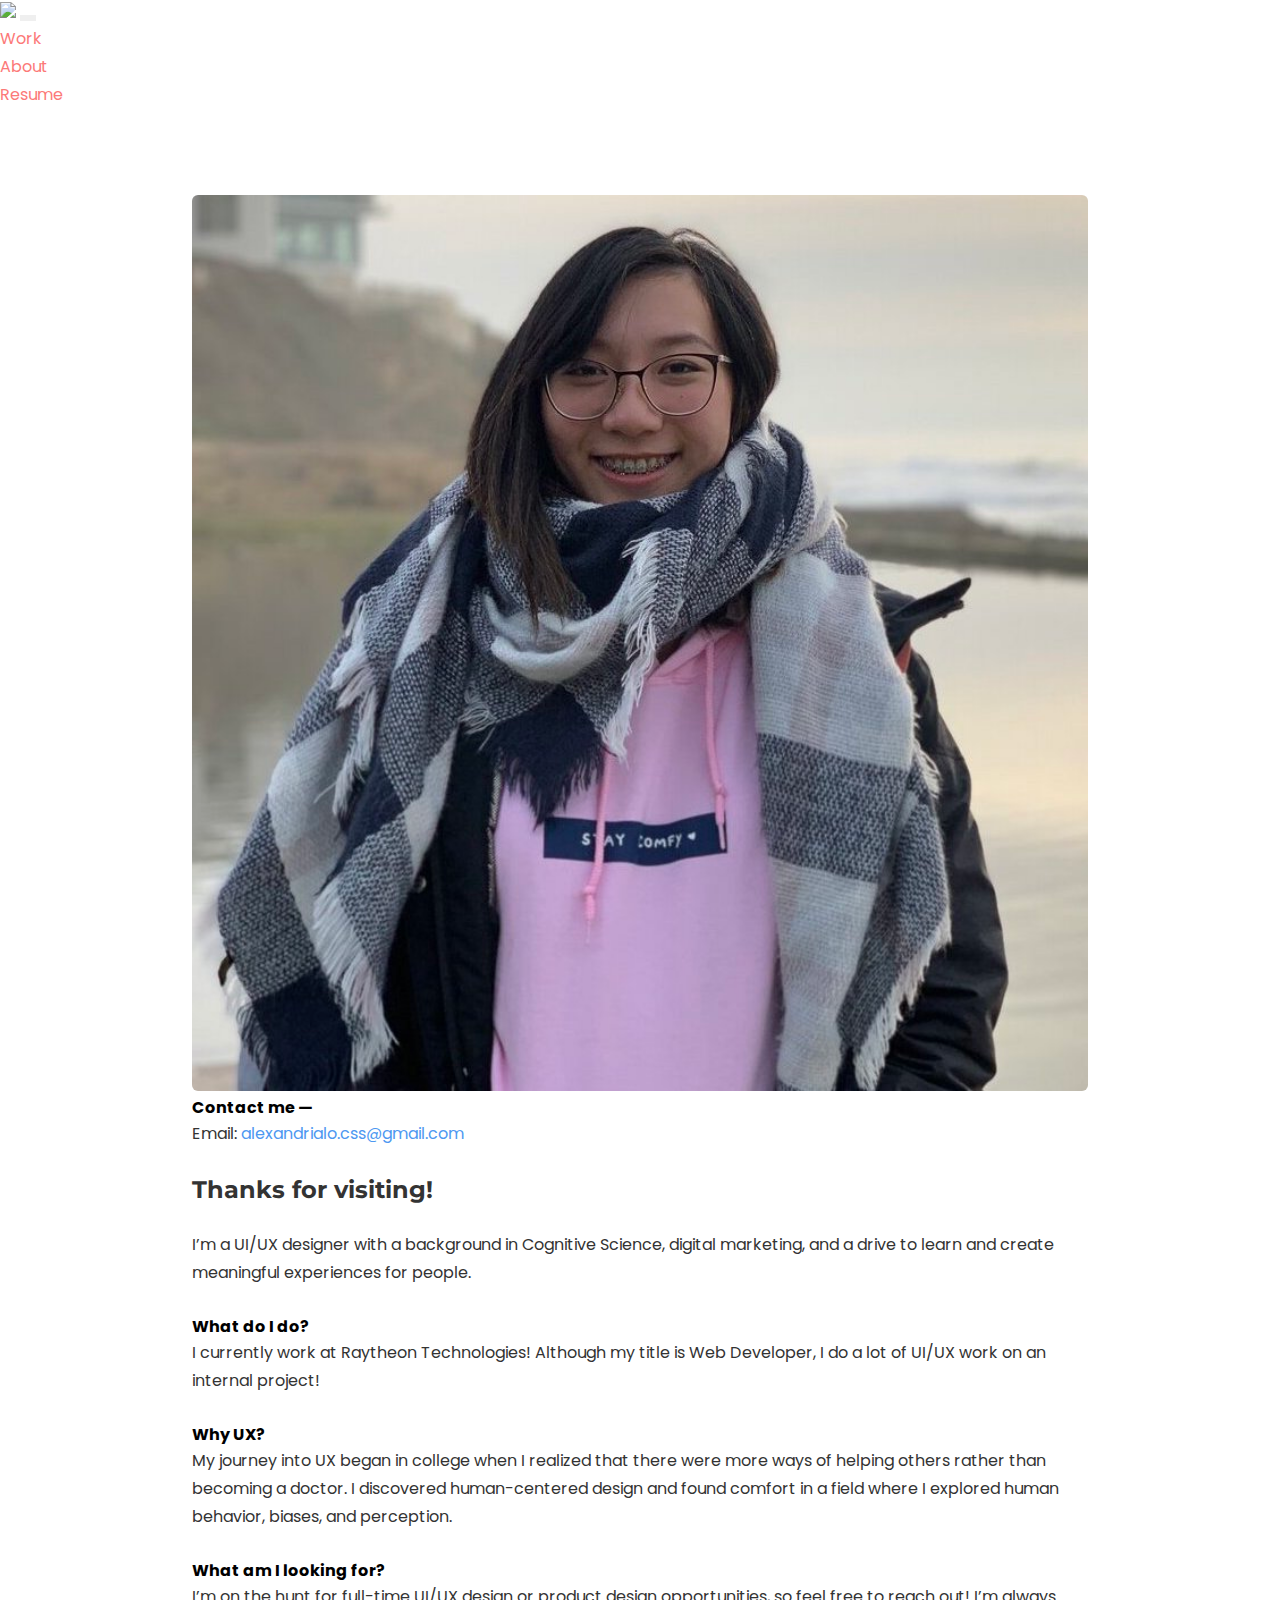
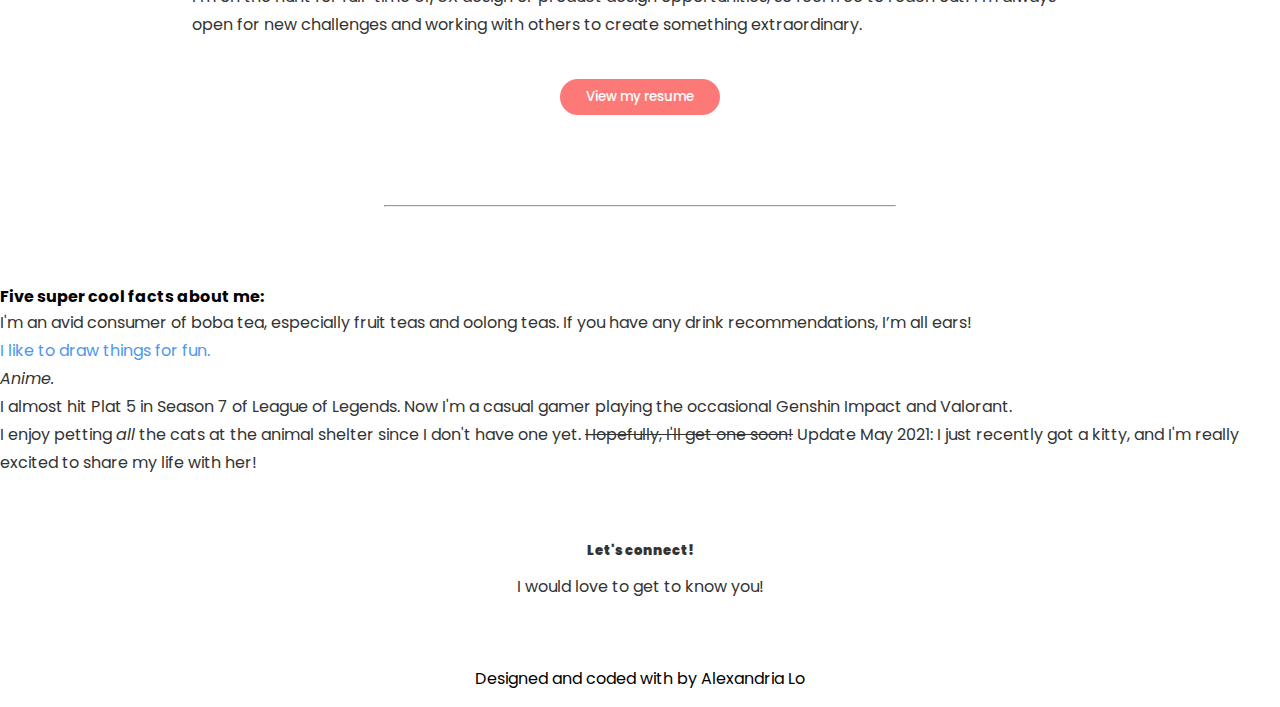
==== commit d378c84c: "CSA at UTD overhaul" ====
--- a/about.html
+++ b/about.html
@@ -1,21 +1,19 @@
 <!doctype html>
-
 <html lang="en">
 
 <head>
     <meta charset="utf-8">
     <meta name="viewport" content="width=device-width, initial-scale=1, minimum-scale=1">
 
-    <title>About Me | Alexandria Lo</title>
-    <meta name="description" content="Learn more about me and my journey to becoming a UX Designer.">
+    <title>Alexandria Lo: About Me</title>
+    <meta name="description" content="I'm UI/UX designer with a background in Cognitive Science, digital marketing, and a drive to learn and create meaningful experiences for people.">
 
-    <!--    <link rel="canonical" href="https://alexandrialo.com/about" />-->
+    <link rel="canonical" href="https://alexandrialo.com/" />
+
     <!-- Jquery for Bootstrap -->
-    <script async src="https://ajax.googleapis.com/ajax/libs/jquery/3.3.1/jquery.min.js"></script>
-
+    <script async src="https://code.jquery.com/jquery-3.4.1.min.js"></script>
     <link rel="icon" href="images/favicon.ico">
-
-    <link href="https://fonts.googleapis.com/css?family=Roboto|Montserrat&display=swap" rel="stylesheet">
+    <link href="https://fonts.googleapis.com/css?family=Poppins|Roboto|Montserrat&display=swap" rel="stylesheet">
 
     <!-- Global site tag (gtag.js) - Google Analytics -->
     <script src="https://www.googletagmanager.com/gtag/js?id=UA-148686804-1"></script>
@@ -32,88 +30,86 @@
     </script>
 
     <meta http-equiv="X-UA-Compatible" content="IE=edge">
-    <!-- BootstrapCDN -->
-    <link rel="stylesheet" href="https://stackpath.bootstrapcdn.com/bootstrap/4.4.1/css/bootstrap.min.css" integrity="sha384-Vkoo8x4CGsO3+Hhxv8T/Q5PaXtkKtu6ug5TOeNV6gBiFeWPGFN9MuhOf23Q9Ifjh" crossorigin="anonymous">
-    <script async src="https://stackpath.bootstrapcdn.com/bootstrap/4.4.1/js/bootstrap.min.js" integrity="sha384-wfSDF2E50Y2D1uUdj0O3uMBJnjuUD4Ih7YwaYd1iqfktj0Uod8GCExl3Og8ifwB6" crossorigin="anonymous"></script>
-    <!-- hamburger menu -->
-    <link rel="stylesheet" href="https://cdnjs.cloudflare.com/ajax/libs/font-awesome/4.7.0/css/font-awesome.min.css">
+    <!-- Bootstrap CSS -->
+    <link href="https://cdn.jsdelivr.net/npm/bootstrap@5.0.0-beta1/dist/css/bootstrap.min.css" rel="stylesheet" integrity="sha384-giJF6kkoqNQ00vy+HMDP7azOuL0xtbfIcaT9wjKHr8RbDVddVHyTfAAsrekwKmP1" crossorigin="anonymous">
+    <!-- Bootstrap JS -->
+    <script src="https://cdn.jsdelivr.net/npm/bootstrap@5.0.0-beta1/dist/js/bootstrap.bundle.min.js" integrity="sha384-ygbV9kiqUc6oa4msXn9868pTtWMgiQaeYH7/t7LECLbyPA2x65Kgf80OJFdroafW" crossorigin="anonymous"></script>
+    <!-- FA icons -->
+    <link rel="stylesheet" href="https://use.fontawesome.com/releases/v5.15.1/css/all.css" integrity="sha384-vp86vTRFVJgpjF9jiIGPEEqYqlDwgyBgEF109VFjmqGmIY/Y4HV4d3Gp2irVfcrp" crossorigin="anonymous">
     <link rel="stylesheet" href="stylesheet.css">
 </head>
 
 <body>
-    <nav id="nav">
-        <div class="menu">
-            <a href="index.html"><img class="logo" src="images/name-1.png"></a>
-            <ul id="nav">
-                <li id="o"><a href="index.html#work">Work</a></li>
-                <li id="o"><a href="about.html">About</a></li>
-                <li id="o"><a href="contact.html">Contact</a></li>
-            </ul>
-            <!-- hamburger-kun -->
-            <a href="javascript:void(0);" class="icon" onclick="myFunction()"><img src="images/arrow.jpg"></a>
+    <!-- Google Tag Manager (noscript) -->
+    <noscript><iframe src="https://www.googletagmanager.com/ns.html?id=GTM-KJVJS6B" height="0" width="0" style="display:none;visibility:hidden"></iframe></noscript>
+    <!-- End Google Tag Manager (noscript) -->
+
+    <nav class="navbar navbar-expand-lg navbar-light bg-white sticky-top shadow-sm">
+        <div class="container-md">
+            <a class="navbar-brand" href="index.html"><img class="logo" src="images/logo.png"></a>
+            <button class="navbar-toggler" type="button" data-bs-toggle="collapse" data-bs-target="#navbarSupportedContent" aria-controls="navbarSupportedContent" aria-expanded="false" aria-label="Toggle navigation">
+                <span class="navbar-toggler-icon"></span>
+            </button>
+            <div class="collapse navbar-collapse justify-content-end" id="navbarSupportedContent">
+                <ul class="navbar-nav">
+                    <li class="nav-item">
+                        <a class="nav-link" href="index.html#work">Work</a>
+                    </li>
+                    <li class="nav-item">
+                        <a class="nav-link active" aria-current="page" href="about.html">About</a>
+                    </li>
+                    <li class="nav-item">
+                        <a class="nav-link" href="images/alo-resume.pdf">Resume</a>
+                    </li>
+                </ul>
+            </div>
         </div>
     </nav>
-    <div class="about container-fluid">
-        <h2 class="home-text">About Me</h2>
+
+    <div class="container-md about" style="padding-top: 3em;">
         <div class="row">
-            <div class="about-img col-md-6">
+            <div class="about-img col-md-4">
                 <img class="about-img" src="images/alexandria-san-francisco.jpeg">
+                <b>Contact me —</b>
+                <p>Email: <a href="mailto:alexandrialo.css@gmail.com">alexandrialo.css@gmail.com</a></p>
             </div>
-            <div class="about-text col-md-6">
-                <p>I'm Alexandria, but my friends call me Alex. I’m a UI/UX designer with a background in Cognitive Science, digital marketing, graphic design, and a drive to learn and help impact to people’s lives. I'm currently taking a 9-month bootcamp to solidify my UI/UX design skills. I'm also on the hunt for a UX Designer position, thriving in an environment where I can design meaningful experiences for people alongside my peers.</p>
-                <p>My journey into UX began when I realized that there were more ways of helping people other than becoming a doctor. I found my calling in Cognitive Science at The University of Texas at Dallas. I found comfort in a field where I could help meet the needs of people by studying the mind and understanding its structure. For me, my B.S. in Cognitive Science was the perfect mix of psychology, design, and human-computer interaction.</p>
-                <p>Outside of my interest in UI/UX Design, I'm an avid consumer of boba tea. If you have any drink recommendations, please let me know! <a href="artwork.html">I also like drawing</a>, playing online games like Overwatch and Minecraft, working out, listening to news and tech podcasts, and talking about skincare and makeup.</p>
-                <a class="button center" href="images/alo-resume-s20.pdf" role="button">View My Resume</a>
+            <div class="col-md-8">
+                <h2>Thanks for visiting!</h2>
+                <p style="margin-top:24px">I’m a UI/UX designer with a background in Cognitive Science, digital marketing, and a drive to learn and create meaningful experiences for people.</p>
+                <b>What do I do?</b>
+                <p>I currently work at Raytheon Technologies! Although my title is Web Developer, I do a lot of UI/UX work on an internal project!</p>
+                <b>Why UX?</b>
+                <p>My journey into UX began in college when I realized that there were more ways of helping others rather than becoming a doctor. I discovered human-centered design and found comfort in a field where I explored human behavior, biases, and perception.</p>
+                <b>What am I looking for?</b>
+                <p>I’m on the hunt for full-time UI/UX design or product design opportunities, so feel free to reach out! I’m always open for new challenges and working with others to create something extraordinary.</p>
+                <center>
+                    <p><button class="btn btn-primary" type="button">
+                            <a href="images/alo-resume.pdf">View my resume</a>
+                        </button></p>
+                </center>
             </div>
         </div>
+        <hr>
+        <div class="container-sm facts" style="margin-bottom: 64px;">
+            <b>Five super cool facts about me:</b>
+            <ul>
+                <li> I'm an avid consumer of boba tea, especially fruit teas and oolong teas. If you have any drink recommendations, I’m all ears!</li>
+                <li><a href="https://www.instagram.com/aaaliku" target="_blank" rel="noopener noreferrer"> I like to draw things for fun.</a></li>
+                <li><i>Anime.</i></li>
+                <li>I almost hit Plat 5 in Season 7 of League of Legends. Now I'm a casual gamer playing the occasional Genshin Impact and Valorant.</li>
+                <li>I enjoy petting <i>all</i> the cats at the animal shelter since I don't have one yet. <del>Hopefully, I'll get one soon!</del> Update May 2021: I just recently got a kitty, and I'm really excited to share my life with her!</li>
+            </ul>
+        </div>
     </div>
-    <!-- animate on scroll -->
-    <script src="https://unpkg.com/aos@2.3.1/dist/aos.js"></script>
-    <script>
-        AOS.init({
-            disable: function() {
-                var maxWidth = 600;
-                return window.innerWidth < maxWidth;
-            }
-        });
 
-    </script>
-
-    <!-- find horizontal scroll -->
-    <script>
-        var docWidth = document.documentElement.offsetWidth;
-
-        [].forEach.call(
-            document.querySelectorAll('*'),
-            function(el) {
-                if (el.offsetWidth > docWidth) {
-                    console.log(el);
-                }
-            }
-        );
-
-    </script>
-
-    <!-- responsive nav -->
-    <script>
-        function myFunction() {
-            var x = document.getElementById("nav");
-            if (x.className === "mynav") {
-                x.className += " responsive";
-            } else {
-                x.className = "mynav";
-            }
-        }
-
-    </script>
-
-    <footer class="footer">
-        <div class="footer-text">
-            <center>Website designed and coded &copy 2020 Alexandria Lo</center>
-            <p><a href="mailto:alexandrialo.css@gmail.com"><img class="socialmedia" src="images/gmail.jpg"></a>
-                <a href="https://www.linkedin.com/in/alexandrialo/" target="_blank" rel="noopener noreferrer"><img class="socialmedia" src="images/linkedin.jpg"></a>
-                <a href="https://www.instagram.com/aaaliku" target="_blank" rel="noopener noreferrer"><img class="socialmedia" src="images/instagram.jpg"></a></p>
-        </div>
+    <footer>
+        <center class="footer-text">
+            <h5 style="margin-bottom: 12px;"><b>Let's connect!</b></h5>
+            <p style="margin-bottom: 24px;">I would love to get to know you!</p><a href="mailto:alexandrialo.css@gmail.com"><i class="fas fa-envelope fa-lg social-media"></i></a>
+            <a href="https://www.linkedin.com/in/alexandrialo/" target="_blank" rel="noopener noreferrer"><i class="fab fa-linkedin-in social-media fa-lg"></i></a>
+            <a href="https://www.instagram.com/aaaliku" target="_blank" rel="noopener noreferrer"><i class="fab fa-instagram fa-lg"></i></a>
+        </center>
+        <center class="footer-text">Designed and coded with <i class="fas fa-heart"></i> by Alexandria Lo</center>
     </footer>
 </body>
 
--- a/stylesheet.css
+++ b/stylesheet.css
@@ -21,6 +21,7 @@
 
 html {
     height: 100%;
+    scroll-behavior: smooth;
 }
 
 html,
@@ -160,797 +161,441 @@
 }
 
 /************************* basic html *************************/
-h1 {
+h1,
+h2,
+h3,
+h4,
+h5,
+h6 {
     font-family: "Montserrat", sans-serif;
     font-display: swap;
-    font-size: 48.83px;
-    line-height: 73.245px;
-    margin: 0;
-    text-align: left;
-    margin-top: 2%;
-    font-weight: 500;
-    color: #132743;
-
-}
-
-h2 {
-    font-family: "Montserrat", sans-serif;
+    color: #333;
+    font-weight: bold;
+    margin-bottom: 3%;
+}
+
+p {
+    font-family: "Poppins", "Roboto", sans-serif;
     font-display: swap;
-    font-size: 39.06px;
-    line-height: 58.59px;
-    text-align: left;
-    margin: 2% 0;
-    font-weight: 500;
-    color: #132743;
-}
-
-h3 {
-    font-family: "Montserrat", sans-serif;
-    font-display: swap;
-    font-size: 31.25px;
-    line-height: 46.875px;
-    text-align: left;
-    margin: 2% 0;
-    font-weight: 500;
-    color: #132743;
-}
-
-h4 {
-    font-family: "Montserrat", sans-serif;
-    font-display: swap;
-    font-size: 25px;
-    line-height: 37.5px;
-    margin: 2% 0;
-    font-weight: 500;
-    color: #132743;
-}
-
-h5 {
-    font-family: "Montserrat", sans-serif;
-    font-display: swap;
-    color: #1d365c;
-    font-weight: 500;
-    font-size: 20px;
-    line-height: 30px;
-    margin: 2% auto;
-}
-
-p {
-    font-family: "Roboto", sans-serif;
-    font-display: swap;
-    font-size: 18px;
-    padding: 0 0 26px 0;
-    line-height: 27px;
-    color: #132743;
+    color: #333;
+    margin-bottom: 3%;
+    line-height: 1.75em;
+}
+
+b,
+.figure-caption {
+    font-family: "Poppins", "Roboto", sans-serif;
+    margin-bottom: 2%;
 }
 
 a {
-    color: #fc7978;
-    font-weight: 500;
-}
-
+    font-family: "Poppins", "Roboto", sans-serif;
+    color: #fc7978;
+    text-decoration: none;
+}
 
 a:hover {
-    color: #1E365C;
+    color: #fc7978;
+    transition-duration: 0.4s;
     text-decoration: none;
 }
 
 hr {
-    margin: auto;
+    margin: 6% auto;
     width: 40%;
 }
 
 ul,
 ol {
-    font-family: "Roboto", sans-serif;
+    font-family: "Poppins", "Roboto", sans-serif;
     font-display: swap;
-    font-size: 18px;
-    line-height: 27px;
-    color: #132743;
-}
-
-/************************* navigation bar *************************/
-/*
-header {
-    height: 10%;
-    background-color: white;
+    color: #333;
+    margin-bottom: 3%;
+    line-height: 1.75em;
+}
+
+img {
     width: 100%;
-    position: relative;
-    display: flex;
-    top: 0px;
-    z-index: 1;
-    align-items: center;
-    justify-content: center;
-}
-*/
-
-.logo {
-    width: 175px;
-    float: left;
-    position: relative;
-    margin-right: 50px;
+}
+
+/************************* navbar *************************/
+
+.navbar-light .navbar-nav .nav-link:hover {
+    color: #fc7978;
+}
+
+.navbar-light .navbar-toggler {
+    color: #333;
+    border-color: transparent;
+}
+
+.navbar-light .navbar-nav .nav-link.active,
+.navbar-light .navbar-nav .show > .nav-link {
+    color: #fc7978;
+
+}
+
+li.nav-item {
+    padding-right: 1em;
+}
+
+.nav-link {
+    border-bottom: 2px solid transparent;
+    padding-bottom: 0px;
+}
+
+.nav-link:hover {
+    border-bottom: 2px solid #fc7978;
+    padding-bottom: 0px;
+}
+
+.container-sm a:hover {
+    color: #333;
 }
 
 /************************* desktop config *************************/
-@media only screen and (min-width: 601px) {
-
-    /*
-    header {
-        position: fixed;
-        margin: 10px 15px 15px 10px;
-        left: 0;
-        display: inline;
+@media only screen and (min-width: 851px) {
+
+    .row {
+        margin-left: 15%;
+        margin-right: 15%;
     }
-*/
-
-    nav {
-        overflow: hidden;
-        height: 2%;
-        background-color: white;
-        width: 100%;
-        display: flex;
-        top: 0px;
-        z-index: 1;
-        text-decoration: none;
+
+    .active,
+    .dot:hover {
+        background-color: transparent !important;
     }
 
-    nav ul {
-        float: right;
-        list-style-type: none;
-        display: block;
-        margin: 0;
-        padding: 0;
+}
+
+/************************* mobile config *************************/
+@media only screen and (max-width: 850px) {
+
+    .hero-img-fluid {
+        max-width: 250px !important;
     }
 
-    nav li,
-    nav a {
-        display: inline-block;
-        padding: 10px 10px 0 10px;
-        text-decoration: none;
-        font-family: "Montserrat", sans-serif;
-        font-display: swap;
-        color: #132743;
-        text-transform: capitalize;
-        font-weight: 500;
-    }
-
-    nav a:hover {
-        color: #fc7978;
-        text-decoration: none;
-    }
-
-    html:not([data-scroll='0']) nav {
-        position: sticky;
-        top: 0px;
-        left: 10px;
-        right: 10px;
-        border: none;
-        border-radius: 0;
-        margin: 0;
-        padding: 15px;
-        box-shadow: 0px 10px 10px 0px rgba(19, 39, 67, .05);
-        outline: none;
-    }
-
-    .menu {
-        display: flex;
-        flex-basis: auto;
-        flex-grow: 1;
-        flex-shrink: 1;
-        justify-content: space-between;
-        background: white;
-        margin: 0 50px;
-    }
-}
-
-nav .icon {
-    display: none;
-    width: 20px;
-    margin-top: 20px;
-    margin-right: 10px;
-    background-color: white;
-}
-
-/************************* mobile config *************************/
-@media only screen and (max-width: 600px) {
-
-    .logo {
-        width: 200px;
-        float: none;
-        margin: auto;
-        /*        position: relative;*/
-    }
-
-    nav {
-        overflow: hidden;
-        background-color: white;
-        width: 100%;
-    }
-
-    nav ul {}
-
-    nav li,
-    nav a {
-        display: inline-block;
-        padding: 5px;
-        text-decoration: none;
-        font-family: "Montserrat", sans-serif;
-        font-display: swap;
-        color: #132743;
-        text-transform: uppercase;
-        font-weight: 500;
-    }
-
-    /* hide all links except for first (home) */
-    nav a,
-    nav li:not(:first-child) {
-        display: none;
-    }
-
-    /* show links in topnav (.icon) */
-    nav a.icon,
-    nav li.icon {
-        width: 40px;
-        display: block;
-        margin: auto;
-    }
-
-    html:not([data-scroll='0']) nav {
-        position: sticky;
-        top: 0px;
-        border: none;
-        border-radius: 0;
-        z-index: 1;
-        left: 10px;
-        right: 10px;
-        box-shadow: 0px 10px 10px 0px rgba(19, 39, 67, .05);
-        outline: none;
-    }
-
-    .case-content {
-        width: 90vw !important;
-    }
-
-    .footer {
-        margin-top: 10%;
-    }
-
-}
-
-/************************* mobile responsive config *************************/
-@media only screen and (max-width: 600px) {
-
-    /* for topnav with JS when clicking the icon */
-    nav.responsive {}
-
-    nav.responsive a.icon,
-    nav.responsive li.icon {
-        position: relative;
-        margin-left: auto;
-        margin-right: auto;
-        bottom: 0;
-    }
-
-    /* displays links vertically for mobile */
-    nav.responsive ul {}
-
-    nav.responsive li,
-    nav.responsive a {
-        font-family: "Montserrat", sans-serif;
-        font-display: swap;
-        color: #132743;
-        text-transform: capitalize;
-        font-weight: 500;
-        text-decoration: none;
-        float: none;
-        display: block;
-        text-align: center;
-    }
-}
-
-/************************* home hero *************************/
+}
+
+/************************* home *************************/
 .hero {
     background-color: white;
     overflow: hidden;
-    padding: 10px;
-}
-
-
-.hero-image {
+    margin-bottom: 4%;
+}
+
+.hero-img-fluid {
+    border-radius: 50%;
+    max-width: 26%;
     display: block;
     object-fit: fill;
+    margin: auto;
+    padding: 2%;
+    height: auto;
+    overflow: hidden;
+}
+
+.portfolio,
+.portfolio-container {
+    margin-bottom: 24px;
+}
+
+.portfolio-container h3 {
+    margin-bottom: 0;
+}
+
+.portfolio-container img {
+    border-radius: 6px;
+}
+
+.about-img {
+    border-radius: 6px;
+}
+
+.disabled {
+    opacity: 0.5;
+}
+
+.subtitle {
+    margin-top: 0;
+}
+
+/************************* project content *************************/
+.overview {
+    padding-top: 2%;
+    padding-bottom: 2%;
+    margin: 0;
+}
+
+.final-design img {
+    border-radius: 16px;
+}
+
+.final-design-dsk img {
+    border-radius: 8px;
+    margin-bottom: 24px;
+}
+
+.content h3 {
+    margin-top: 6%
+}
+
+.content p,
+.about p {
+    margin-bottom: 3%;
+}
+
+.content img {
+
+    padding: 3% 0;
+    width: 100%;
+}
+
+.card,
+.carousel {
+    margin-bottom: 2%;
+}
+
+.card-body {
+    /*    padding: 1rem 2rem;*/
+}
+
+.figure-caption {
+    margin: auto;
+    text-align: center;
+    padding-bottom: 3%;
+    font-size: 16px;
+}
+
+.wrap {
+    background-color: #FFF1F1;
+    display: block;
+    padding: 2% 0;
+    margin: 1% 0 2% 0;
+}
+
+.row {
+    align-items: flex-start;
+}
+
+.content a,
+.about a {
+    color: #4D98F1;
+}
+
+.content a:hover,
+.about a:hover {
+    color: #fc7978;
+    transition-duration: 0.4s;
+}
+
+.facts li {
+    list-style-image: url(images/sakura-emoji.png);
+    line-height: 1.75em;
+}
+
+/************************* iphone mockup *************************/
+#main {
+    /*    min-height: 100vh;*/
+    display: flex;
+    justify-content: center;
+    align-items: center;
+}
+
+#iphone-x {
+    position: relative;
+    margin: 40px auto;
+    width: 250px;
+    height: 541px;
+    border-radius: 20px;
+    background-color: #1f1f1f;
+    box-shadow: 0px 0px 0px 11px #1f1f1f, 0px 0px 0px 13px #191919, 0px 0px 0px 13.33px #111, 8px 8px 26.66px #000;
+    overflow: hidden;
+}
+
+#iphone-x:before,
+#iphone-x:after {
+    content: '';
+    position: absolute;
+    left: 50%;
+    transform: translateX(-50%);
+}
+
+#iphone-x:before {
+    top: 0px;
+    width: 56%;
+    height: 20px;
+    background-color: #1f1f1f;
+    border-radius: 0px 0px 12px 12px;
+}
+
+#iphone-x #speaker {
+    position: absolute;
+    top: 0px;
+    left: 50%;
+    z-index: 2;
+    transform: translate(-50%, 6px);
+    height: 5.33px;
+    width: 15%;
+    background-color: #101010;
+    border-radius: 5.33px;
+    box-shadow: inset 0px -3px 3px 0px rgba(256, 256, 256, 0.2);
+}
+
+#iphone-x #camera {
+    position: absolute;
+    left: 10%;
+    top: 0px;
+    z-index: 3;
+    transform: translate(125px, 4px);
+    width: 8px;
+    height: 8px;
+    background-color: #101010;
+    border-radius: 8px;
+    box-shadow: inset 0px -3px 2px 0px rgba(256, 256, 256, 0.2);
+}
+
+#iphone-x #camera:after {
+    content: '';
+    position: absolute;
+    background-color: #2d4d76;
+    width: 4px;
+    height: 4px;
+    top: 2px;
+    left: 2px;
+    top: 3px;
+    left: 3px;
+    display: block;
+    border-radius: 4px;
+    box-shadow: inset 0px -2px 2px rgba(0, 0, 0, 0.5);
+}
+
+/* browser mockup */
+
+.browser-mockup {
+    border-top: 2em solid rgba(230,
+            230,
+            230, 0.7);
+    box-shadow: 0 0.1em 1em 0 rgba(0, 0, 0, 0.4);
+    position: relative;
+    border-radius: 3px 3px 0 0;
+    margin-bottom: 3%;
+}
+
+.browser-mockup:before {
+    display: block;
+    position: absolute;
+    content: '';
+    top: -1.25em;
+    left: 1em;
+    width: 0.5em;
+    height: 0.5em;
     border-radius: 50%;
-    margin-top: 2em;
-    padding: 0 10%;
-    max-width: 500px;
-}
-
-/*
-.parallax {
-    background-color: white;
-    height: 500px;
-    background-attachment: fixed;
-    background-position: center;
-    background-repeat: no-repeat;
-    background-size: cover;
-}
-*/
-
-.hero-text {
+    background-color: #f44;
+    box-shadow: 0 0 0 2px #f44, 1.25em 0 0 2px #fb5, 2.5em 0 0 2px #9b3;
+}
+
+.browser-mockup > * {
     display: block;
-    margin-top: 15%;
-    padding: 0 10%;
-}
-
-.hero-text h1 {
-    vertical-align: baseline;
-    display: block;
-}
-
-.subtext {
-    margin-top: 2%;
-    padding: 0;
-}
-
-.subtext p {
-    padding: 10px 0 0 0;
-}
-
-.home-text {
+}
+
+.browser-wrapper {
     position: relative;
+    padding-top: 0;
+    padding-bottom: 56.25%;
+    height: 0;
+}
+
+.browser-wrapper iframe {
+    position: absolute;
+    top: 0;
+    left: 0;
+    width: 100%;
     height: 100%;
-    margin: auto;
-    text-align: left;
-    padding: 0 15px;
-}
-
-.home-text p {
-    width: 100%;
-}
-
-/************************* home portfolio *************************/
-.portfolio,
-.about,
-.art,
-.contact {
-    background-color: white;
-    padding: 2% 0;
-    margin: 2% auto;
-    max-width: 90%;
-}
-
-.portfolio-boxes {
-    flex-grow: 1;
-    margin: 20px 0;
-}
-
-.center {
-    display: block;
-    margin-left: auto;
-    margin-right: auto;
-    text-decoration: none;
-}
-
-
-.mywork {
-    height: 100%;
-    margin: auto;
-}
-
-.mywork p {
-    padding: 10px 0 0 0;
-}
-
-.parent {
-    display: flex;
-    /*
-    align-items: center;
-    justify-content: center;
-*/
-    flex-direction: column;
-}
-
-.button {
+}
+
+/************************* buttons *************************/
+
+.btn-primary {
     border-radius: 100px;
-    font-family: "Roboto", sans-serif;
+    font-family: "Poppins", "Roboto", sans-serif;
     text-align: center;
     transition-duration: 0.4s;
     margin: 1em auto;
-    width: 200px;
-    font-size: 18px;
-    padding: 12px;
+    display: inline-block;
     font-weight: 500;
     text-decoration: none;
     background-color: #fc7978;
     border: 2px solid transparent;
     color: white;
-}
-
-
-.button:hover {
+    padding: 6px 24px;
+}
+
+
+.btn-primary:hover {
     background-color: white;
     border: 2px solid #fc7978;
     outline: none;
-    color: #fc7978;
     text-decoration: none;
-}
-
-.button-cs {
+    color: #fc7978;
+}
+
+.btn-primary a {
+    color: white;
+}
+
+.btn-primary:hover a {
+    color: #fc7978;
+}
+
+.btn-secondary {
     border-radius: 100px;
-    font-family: "Roboto", sans-serif;
+    font-family: "Poppins", "Roboto", sans-serif;
     text-align: center;
     transition-duration: 0.4s;
-    margin: 1em 0;
-    width: 200px;
-    font-size: 18px;
-    padding: 12px;
+    margin: 1em auto;
+    display: inline-block;
     font-weight: 500;
+    background-color: white;
+    border: 2px solid #fc7978;
+    outline: none;
     text-decoration: none;
-    color: white;
-    background-color: gray;
-    outline: none;
-    border: 2px solid transparent;
-}
-
-.button-cs:hover {
-    background-color: white;
-    border: 2px solid gray;
-    color: gray;
+    color: #fc7978;
+    padding: 6px 24px;
+}
+
+.btn-secondary:hover {
     text-decoration: none;
-}
-
-img {
-    max-width: 100%;
-}
-
-/************************* art *************************/
-
-.row {
-    margin: 20px auto;
-    /*    padding: auto;*/
-    width: 100%;
-}
-
-.column {
-    flex: 33.33%;
-    padding: 5px 10px;
-    margin: 0;
-}
-
-/************************* about *************************/
-.about-img {
-    /*    max-width: 350px;*/
-    /*    border-radius: 50%;*/
-    margin: 10px auto;
-}
-
-.about-text {
-    padding: 0;
-    margin: 10px auto;
-    max-width: 90%;
-}
-
-
-figcaption {}
-
-/************************* project content *************************/
-
-.summary {
-    height: 100%;
-    margin: auto;
-    padding: 0;
-}
-
-.snippet {
-    text-align: left;
-    height: 100%;
-    padding-left: 20px;
-}
-
-.snippet h4 {
-    padding-top: 20px;
-}
-
-.snippet p {
-    padding: 0;
-}
-
-.problem {}
-
-.case-content {
-    width: 90vw;
-    min-width: 310px;
-    padding-bottom: 3%;
-    margin: 0 auto;
-    display: block;
-}
-
-/* main title */
-
-.background {
-    display: block;
-}
-
-.content-heading {
-    position: relative;
-    padding-top: 1em;
-}
-
-.subtitle {
-    font-style: italic;
-    color: gray;
-}
-
-.overview-title {
-    font-weight: 500;
-    text-transform: capitalize;
-}
-
-.content-process {
-    position: relative;
-}
-
-.content-process img {
-    display: block;
-    margin: 20px auto;
-}
-
-.heading-section p {
-    text-align: center;
-}
-
-summary {}
-
-/************************* unique project content *************************/
-.csa {
-    background-color: #49bfed;
-    color: white;
-    padding: 30px;
-    border-radius: 8px;
-}
-
-.csa-font {
-    color: #49bfed;
-}
-
-.bobateau {
-    background-color: #E2AA87;
-    color: white;
-    padding: 30px;
-    border-radius: 8px;
-}
-
-.bobateau-font {
-    color: #E2AA87;
-}
-
-.bobasaurus,
-.bobasaurus ul {
-    background-color: skyblue;
-    color: #132743;
-    padding: 30px;
-    border-radius: 8px;
-}
-
-.bobasaurus-font {
-    color: skyblue;
-}
-
-.aliexpress {
-    background-color: #f4b663;
-    padding: 30px;
-    border-radius: 8px;
-}
-
-.aliexpress-font {
-    color: #f4b663;
-}
-
-.statwax {
-    background-color: #00b1aa;
-    color: white;
-    padding: 30px;
-    border-radius: 8px;
-}
-
-.statwax-font {
-    color: #00b1aa;
-}
-
-.goal {
-    padding: 30px;
-    border-radius: 8px;
-}
-
-/*
-.goal p {
-    color: #eef5ff;
-}
-*/
-
-/************************* sections *************************/
-.section {
-    margin: auto;
-    text-align: left;
-    height: 100%;
-}
-
-.section h4 {
-    text-align: left;
-}
-
-.section ol,
-.section ul {
-    padding: 0 0 20px 50px;
-}
-
-.overview {}
-
-.wireframe {
-    margin: auto;
-}
-
-.survey {
-    width: 40%;
-    float: right;
-    margin-left: 10px
-}
-
-.six-hats img {
-    width: 80px;
-    margin: 1em;
-}
+    background-color: rgba(255, 181, 181, 0.25);
+    border: 2px solid #fc7978;
+}
+
+.btn-secondary a {
+    color: #fc7978;
+}
+
+.btn-secondary:hover a {
+    color: #fc7978;
+}
+
 
 /************************* footer *************************/
+
 footer {
-
-    position: relative;
-    background-color: white;
-    text-align: center;
-    margin-top: 50px;
-
-    /*
-    position: fixed;
-   left: 0;
-   bottom: 0;
-   width: 100%;
-   background-color: red;
-   color: white;
-   text-align: center;
-*/
+    margin-top: 2em;
+    font-family: "Poppins", "Roboto", sans-serif;
 }
 
 .footer-text {
-    margin-top: 10px;
-    text-align: center;
-    font-family: "Montserrat", sans-serif;
-    font-display: swap;
-    position: absolute;
-    top: 50%;
-    left: 50%;
-    transform: translate(-50%, -50%);
-    width: 98%;
-    font-size: 14px;
-}
-
-.socialmedia {
-    margin: 3px;
-    max-width: 30px;
-}
-
-/************************* slideshow *************************/
-* {
-    box-sizing: border-box
-}
-
-body {
-    font-family: "Roboto", sans-serif;
-    font-display: swap;
-    margin: 0
-}
-
-/* slideshow container */
-.slideshow-container {
-    max-width: 1000px;
-    position: relative;
-    margin: auto;
-}
-
-.mySlides {
-    display: none;
-    margin: auto;
-}
-
-/* next & previous buttons */
-.prev,
-.next {
-    cursor: pointer;
-    position: absolute;
-    top: 50%;
-    width: auto;
-    padding: 16px;
-    margin-top: -22px;
-    color: white;
-    font-weight: 500;
-    font-size: 18px;
-    transition: 0.6s ease;
-    border-radius: 0 3px 3px 0;
-    user-select: none;
-}
-
-/* position the "next button" to the right */
-.next {
-    right: 0;
-    border-radius: 3px 0 0 3px;
-}
-
-/* on hover, add a black background color with a little bit see-through */
-.prev:hover,
-.next:hover {
-    background-color: rgba(0, 0, 0, 0.8);
-}
-
-/* dots */
-.dot {
-    cursor: pointer;
-    height: 15px;
-    width: 15px;
-    margin: 0 2px;
-    background-color: #bbb;
-    border-radius: 50%;
-    display: inline-block;
-    transition: 0.6s ease;
-}
-
-.active,
-.dot:hover {
-    background-color: #717171;
-}
-
-/* other work hover */
-
-.block {
-    box-shadow: none;
-    opacity: 1;
-    transition: 200ms ease, color 200ms ease;
-    color: transparent;
-    text-decoration: none;
-}
-
-.overlay {
-    transition: .5s ease;
-    opacity: 0;
-    position: absolute;
-    top: 50%;
-    left: 50%;
-    transform: translate(-50%, -50%);
-    -ms-transform: translate(-50%, -50%);
-}
-
-.overlay h3,
-.overlay p {
-    text-align: center;
-    color: #1e365c;
-}
-
-.image {
-    opacity: 1;
-    display: block;
-    width: 100%;
-    height: auto;
-    transition: .5s ease;
-    backface-visibility: hidden;
-    margin: auto;
-    max-width: 400px;
-}
-
-.block:hover .image {
-    opacity: 0.2;
-}
-
-.block:hover .overlay {
-    opacity: 1;
-
+    padding-bottom: 16px;
+}
+
+.footer-text a:hover {
+    color: #333;
+}
+
+.social-media {
+    margin-right: 12px;
 }
 
 /* back to top */
@@ -967,3 +612,189 @@
     opacity: 1;
     transition: .5s ease;
 }
+
+/************************* hover *************************/
+/* Float */
+.hvr-float {
+    display: inline-block;
+    vertical-align: middle;
+    -webkit-transform: perspective(1px) translateZ(0);
+    transform: perspective(1px) translateZ(0);
+    box-shadow: 0 0 1px rgba(0, 0, 0, 0);
+    -webkit-transition-duration: 0.3s;
+    transition-duration: 0.3s;
+    -webkit-transition-property: transform;
+    transition-property: transform;
+    -webkit-transition-timing-function: ease-out;
+    transition-timing-function: ease-out;
+}
+
+.hvr-float:hover,
+.hvr-float:focus,
+.hvr-float:active {
+    -webkit-transform: translateY(-8px);
+    transform: translateY(-8px);
+}
+
+
+/** b/a **/
+.bal-container {
+    position: relative;
+    width: 100%;
+    height: 100%;
+    cursor: grab;
+    overflow: hidden;
+}
+
+.bal-after {
+    display: block;
+    position: absolute;
+    top: 0;
+    right: 0;
+    bottom: 0;
+    left: 0;
+    width: 100%;
+    height: 100%;
+    overflow: hidden;
+}
+
+.bal-before {
+    display: block;
+    position: absolute;
+    top: 0;
+    /* right: 0; */
+    bottom: 0;
+    left: 0;
+    width: 100%;
+    height: 100%;
+    z-index: 15;
+    overflow: hidden;
+}
+
+.bal-before-inset {
+    position: absolute;
+    top: 0;
+    bottom: 0;
+    left: 0;
+}
+
+.bal-after img,
+.bal-before img {
+    object-fit: cover;
+    position: absolute;
+    width: 100%;
+    height: 100%;
+    object-position: 50% 50%;
+    top: 0;
+    bottom: 0;
+    left: 0;
+    -webkit-user-select: none;
+    -khtml-user-select: none;
+    -moz-user-select: none;
+    -o-user-select: none;
+    user-select: none;
+}
+
+.bal-beforePosition {
+    background: #121212;
+    color: #fff;
+    left: 0;
+    pointer-events: none;
+    border-radius: 0.2rem;
+    padding: 2px 10px;
+}
+
+.bal-afterPosition {
+    background: #121212;
+    color: #fff;
+    right: 0;
+    pointer-events: none;
+    border-radius: 0.2rem;
+    padding: 2px 10px;
+}
+
+.beforeLabel {
+    position: absolute;
+    bottom: 0;
+    margin: 1rem;
+    font-size: 1em;
+    -webkit-user-select: none;
+    -khtml-user-select: none;
+    -moz-user-select: none;
+    -o-user-select: none;
+    user-select: none;
+}
+
+.afterLabel {
+    position: absolute;
+    bottom: 0;
+    margin: 1rem;
+    font-size: 1em;
+    -webkit-user-select: none;
+    -khtml-user-select: none;
+    -moz-user-select: none;
+    -o-user-select: none;
+    user-select: none;
+}
+
+/** arrows **/
+.bal-handle {
+    height: 41px;
+    width: 41px;
+    position: absolute;
+    left: 50%;
+    top: 50%;
+    margin-left: -20px;
+    margin-top: -21px;
+    border: 2px solid #fff;
+    border-radius: 1000px;
+    z-index: 20;
+    pointer-events: none;
+    box-shadow: 0 0 10px rgb(12, 12, 12);
+}
+
+.handle-left-arrow,
+.handle-right-arrow {
+    width: 0;
+    height: 0;
+    border: 6px inset transparent;
+    position: absolute;
+    top: 50%;
+    margin-top: -6px;
+}
+
+.handle-left-arrow {
+    border-right: 6px solid #fff;
+    left: 50%;
+    margin-left: -17px;
+}
+
+.handle-right-arrow {
+    border-left: 6px solid #fff;
+    right: 50%;
+    margin-right: -17px;
+}
+
+.bal-handle::before {
+    bottom: 50%;
+    margin-bottom: 20px;
+    box-shadow: 0 0 10px rgb(12, 12, 12);
+}
+
+.bal-handle::after {
+    top: 50%;
+    margin-top: 20.5px;
+    box-shadow: 0 0 5px rgb(12, 12, 12);
+}
+
+.bal-handle::before,
+.bal-handle::after {
+    content: " ";
+    display: block;
+    width: 2px;
+    background: #fff;
+    height: 9999px;
+    position: absolute;
+    left: 50%;
+    margin-left: -1.5px;
+}
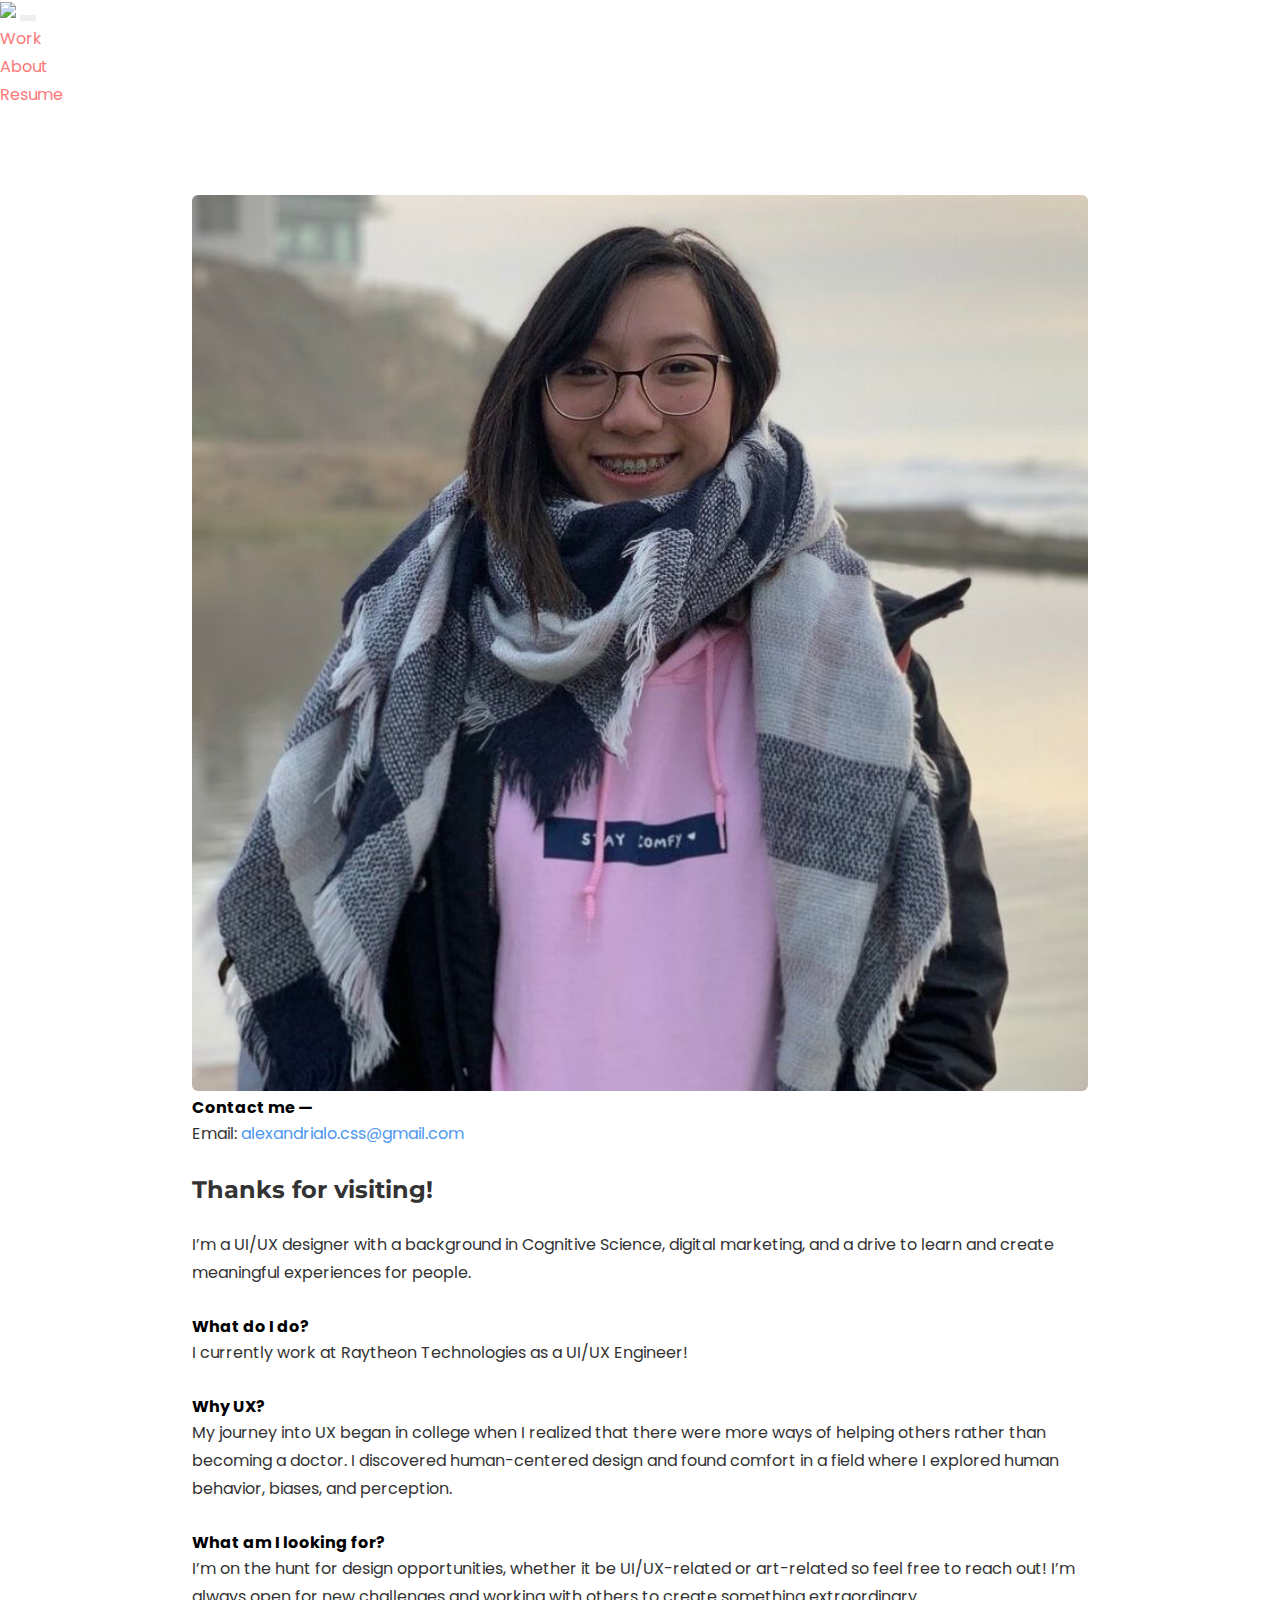
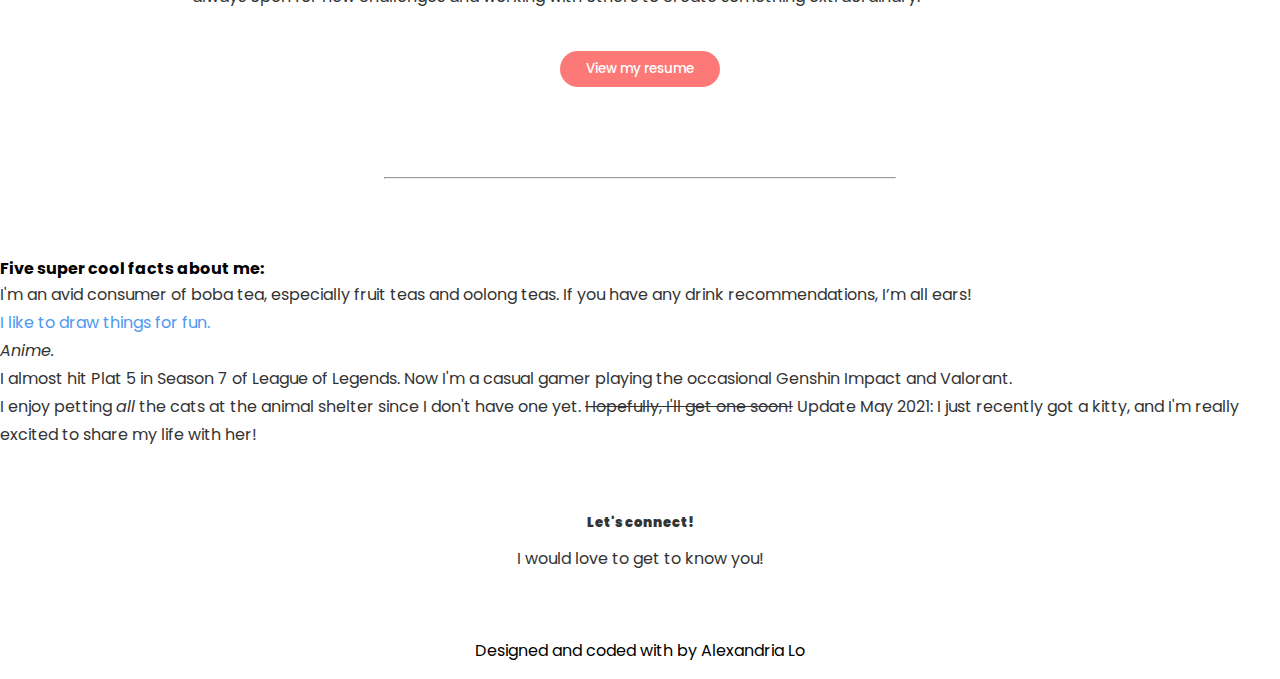
==== commit 1313c016: "Update about.html" ====
--- a/about.html
+++ b/about.html
@@ -77,13 +77,13 @@
                 <h2>Thanks for visiting!</h2>
                 <p style="margin-top:24px">I’m a UI/UX designer with a background in Cognitive Science, digital marketing, and a drive to learn and create meaningful experiences for people.</p>
                 <b>What do I do?</b>
-                <p>I currently work at Raytheon Technologies! Although my title is Web Developer, I do a lot of UI/UX work on an internal project!</p>
+                <p>I currently work at Raytheon Technologies as a UI/UX Engineer!</p>
                 <b>Why UX?</b>
                 <p>My journey into UX began in college when I realized that there were more ways of helping others rather than becoming a doctor. I discovered human-centered design and found comfort in a field where I explored human behavior, biases, and perception.</p>
                 <b>What am I looking for?</b>
-                <p>I’m on the hunt for full-time UI/UX design or product design opportunities, so feel free to reach out! I’m always open for new challenges and working with others to create something extraordinary.</p>
+                <p>I’m on the hunt for design opportunities, whether it be UI/UX-related or art-related so feel free to reach out! I’m always open for new challenges and working with others to create something extraordinary.</p>
                 <center>
-                    <p><button class="btn btn-primary" type="button">
+                    <p><button class="btn btn-primary" style="margin-top: 1em;" type="button">
                             <a href="images/alo-resume.pdf">View my resume</a>
                         </button></p>
                 </center>
